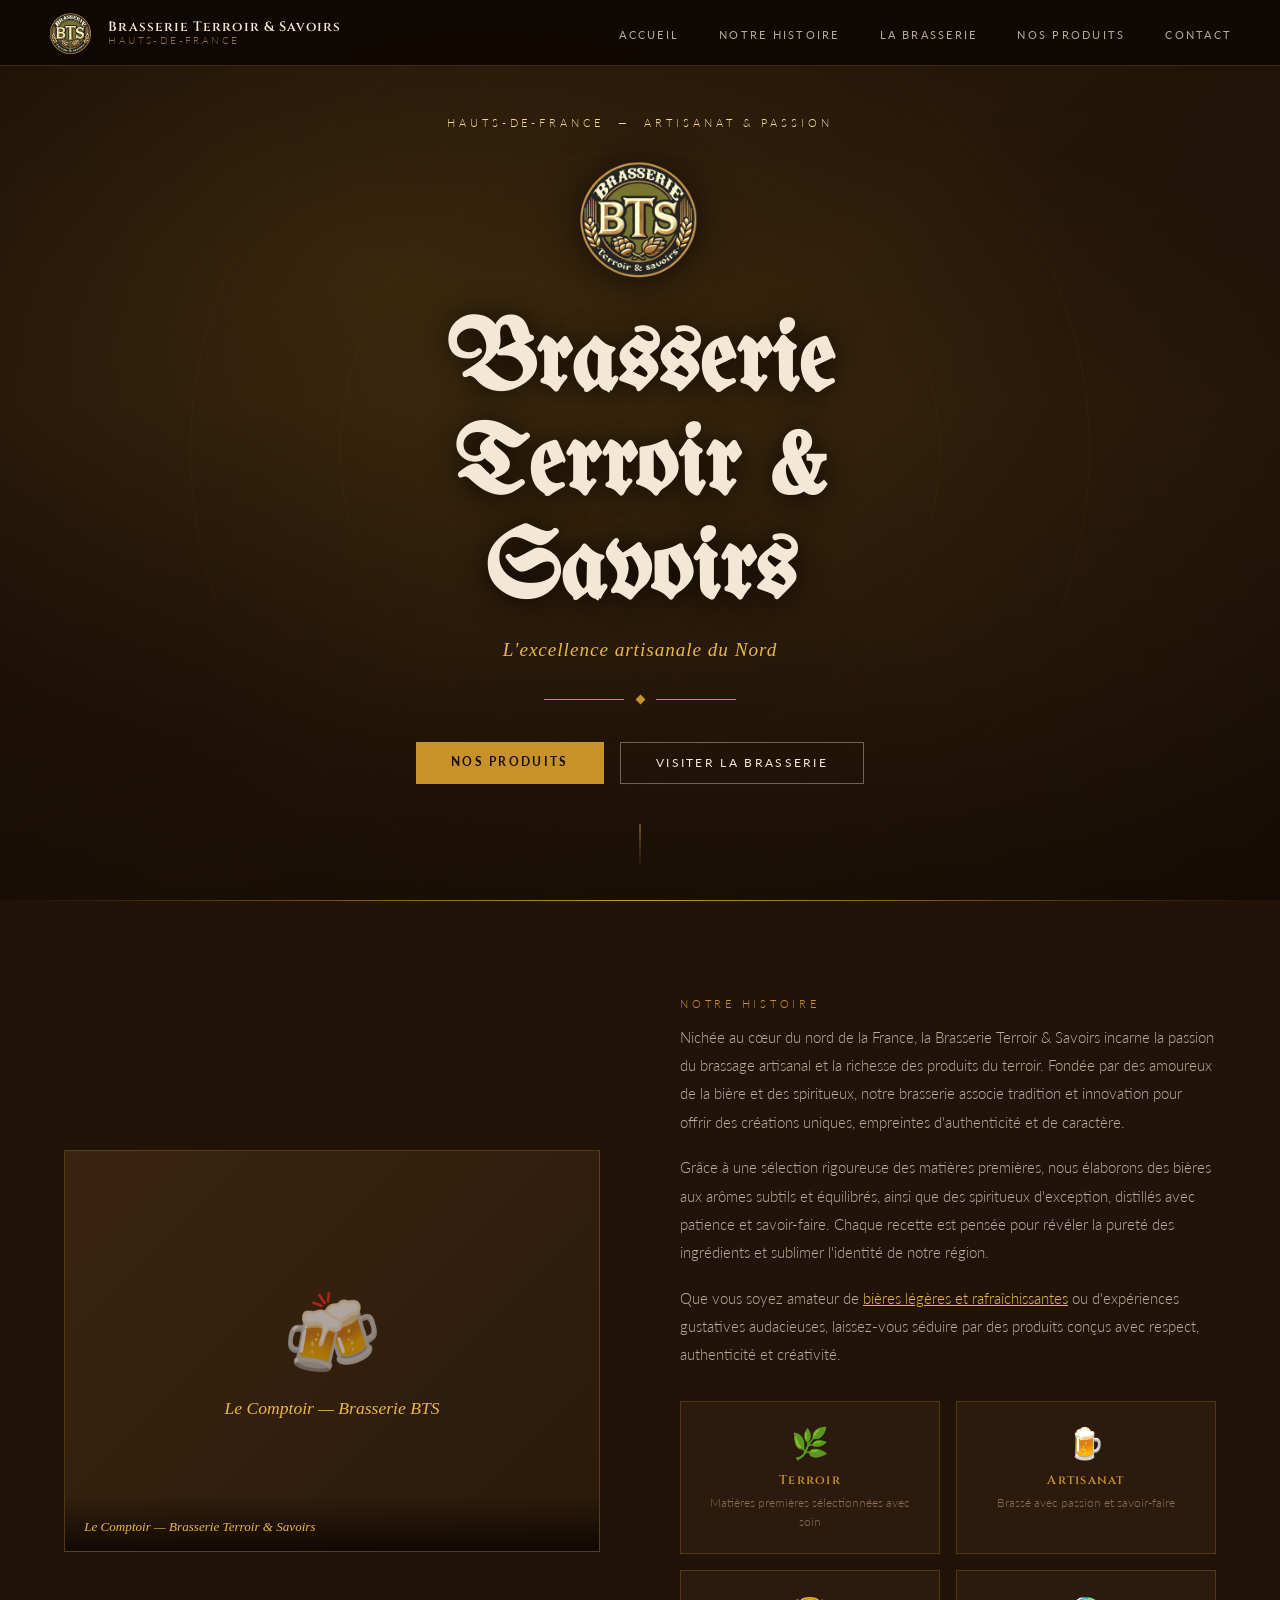
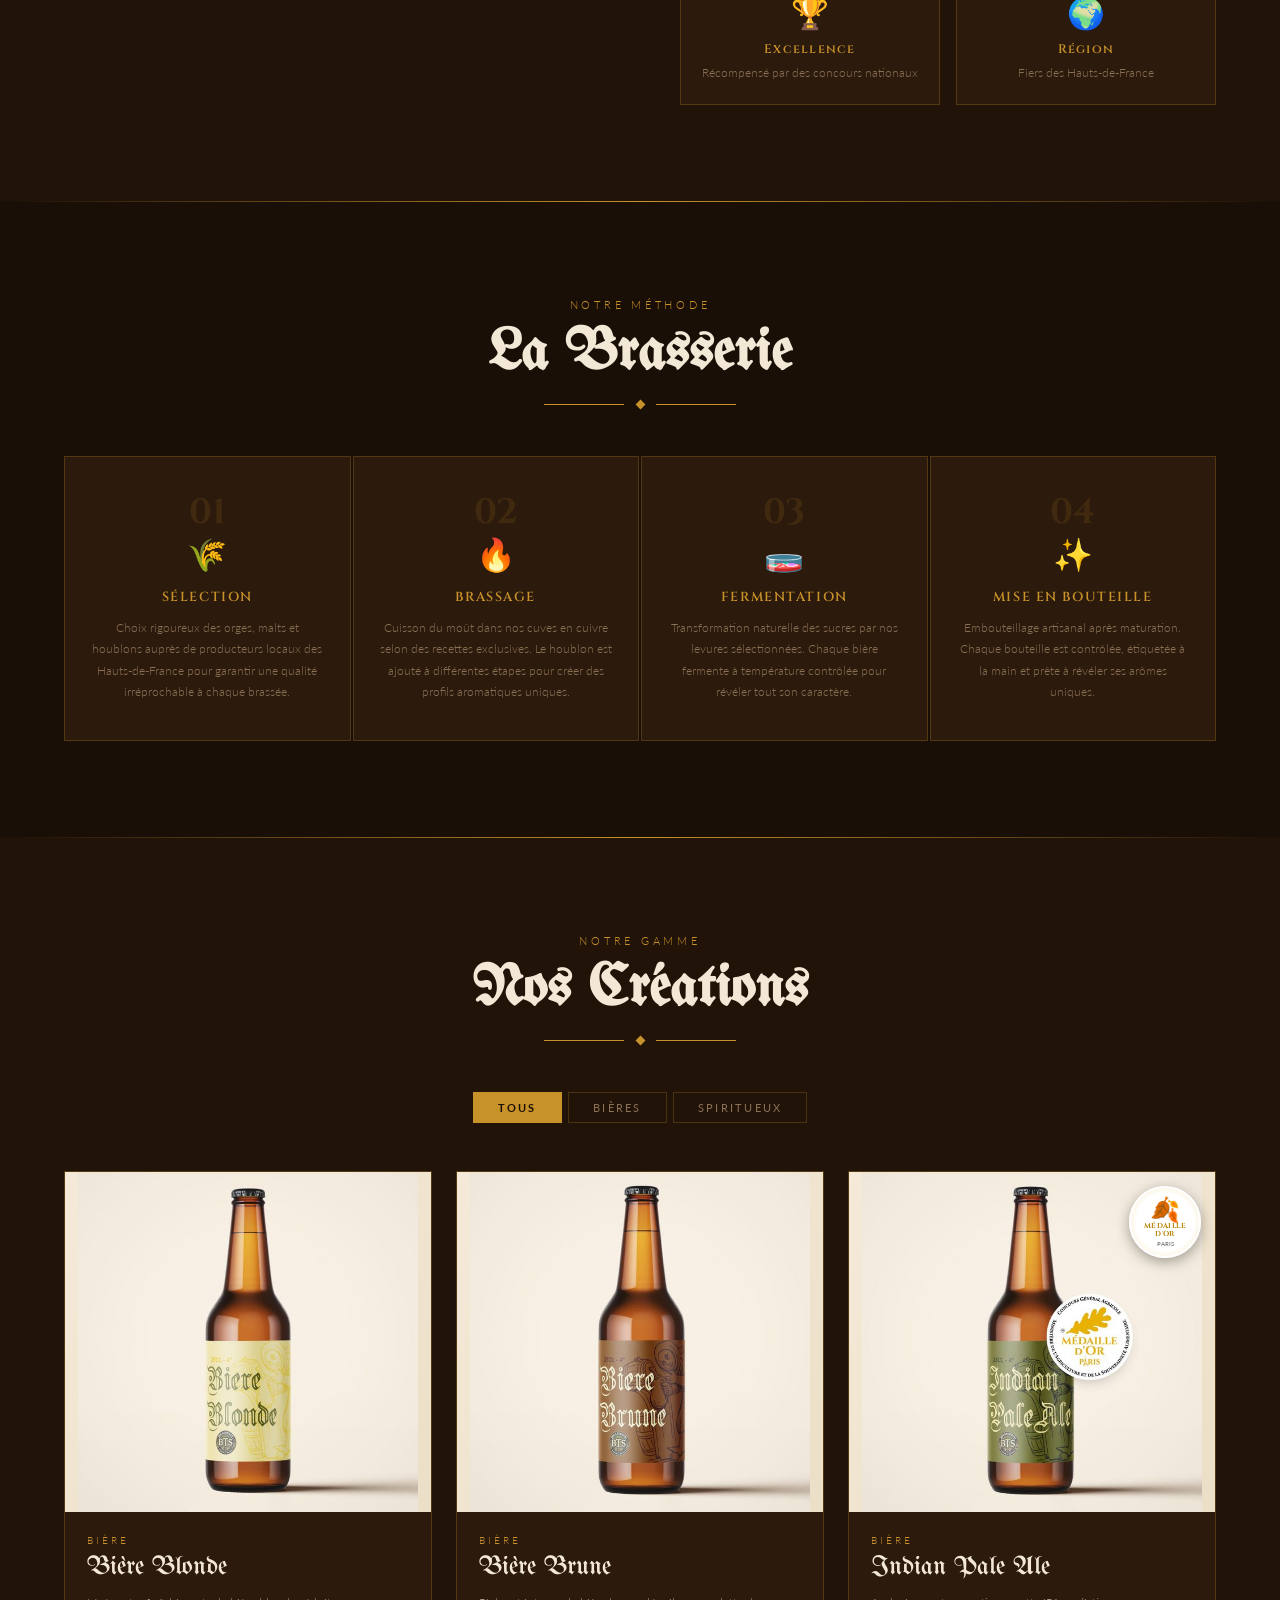
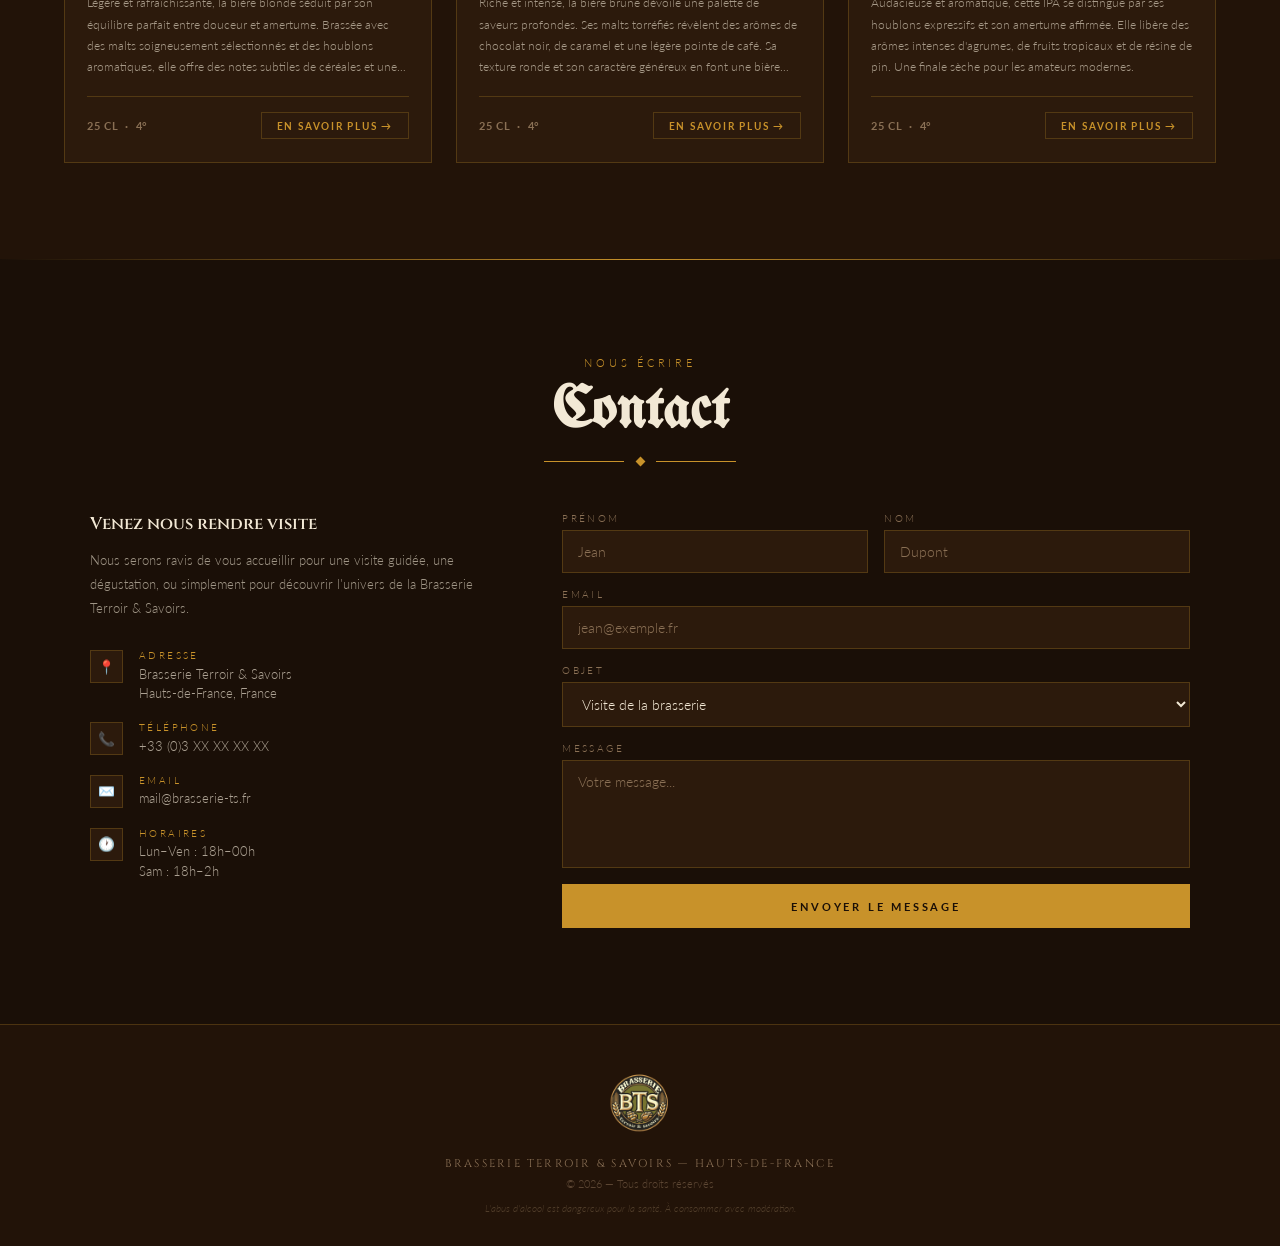
==== brasserie.html @ 3d395b4c "Add files via upload" ====
<!DOCTYPE html>
<html lang="fr">
<head>
<meta charset="UTF-8"/>
<meta name="viewport" content="width=device-width, initial-scale=1.0"/>
<title>Brasserie Terroir & Savoirs — Hauts-de-France</title>
<link href="https://fonts.googleapis.com/css2?family=UnifrakturMaguntia&family=IM+Fell+English:ital@0;1&family=Cinzel:wght@400;600;700&family=Lato:wght@300;400;700&display=swap" rel="stylesheet"/>
<style>
:root{
  --bg:#1a0f07;--bg2:#221308;--bg3:#2a1a0a;
  --gold:#c8922a;--gold2:#e8b84b;--gold3:#f5d990;
  --cream:#f2e8d5;--muted:#8a7055;
  --border:rgba(200,146,42,.25);--card:#2c1a0c;
}
*,*::before,*::after{box-sizing:border-box;margin:0;padding:0}
html{scroll-behavior:smooth}
body{background:var(--bg);color:var(--cream);font-family:'Lato',sans-serif;font-weight:300;overflow-x:hidden}
::-webkit-scrollbar{width:5px}
::-webkit-scrollbar-track{background:var(--bg)}
::-webkit-scrollbar-thumb{background:var(--gold)}

#navbar{position:fixed;top:0;left:0;right:0;z-index:200;display:flex;align-items:center;justify-content:space-between;padding:0 3rem;height:66px;background:rgba(15,7,2,.93);backdrop-filter:blur(6px);border-bottom:1px solid var(--border);transition:background .3s}
.nav-brand{display:flex;align-items:center;gap:.9rem;text-decoration:none}
.nav-logo{width:46px;height:46px;flex-shrink:0;object-fit:contain}
.nav-brand-text{display:flex;flex-direction:column;line-height:1.2}
.nbt1{font-family:'Cinzel',serif;font-size:.84rem;font-weight:600;color:var(--cream);letter-spacing:.08em}
.nbt2{font-size:.6rem;letter-spacing:.25em;text-transform:uppercase;color:var(--muted)}
nav ul{display:flex;gap:2.5rem;list-style:none}
nav ul a{font-size:.7rem;letter-spacing:.2em;text-transform:uppercase;color:var(--cream);text-decoration:none;opacity:.72;font-weight:400;transition:opacity .2s,color .2s;position:relative;padding-bottom:4px}
nav ul a::after{content:'';position:absolute;bottom:0;left:0;right:0;height:1px;background:var(--gold);transform:scaleX(0);transition:transform .3s}
nav ul a:hover{opacity:1;color:var(--gold2)}
nav ul a:hover::after{transform:scaleX(1)}

#accueil{position:relative;height:100vh;min-height:640px;display:flex;align-items:center;justify-content:center;overflow:hidden;background:linear-gradient(135deg,#1a0f07 0%,#2a1a0a 50%,#1a0f07 100%)}
.hero-bg{position:absolute;inset:0;background:radial-gradient(ellipse at 30% 30%,rgba(200,146,42,.18) 0%,transparent 55%),radial-gradient(ellipse at 70% 70%,rgba(200,146,42,.1) 0%,transparent 55%)}
.hero-deco{position:absolute;inset:0;opacity:.4}
.hero-deco::before,.hero-deco::after{content:'';position:absolute;border:1px solid rgba(200,146,42,.15);border-radius:50%}
.hero-deco::before{width:600px;height:600px;top:50%;left:50%;transform:translate(-50%,-50%)}
.hero-deco::after{width:900px;height:900px;top:50%;left:50%;transform:translate(-50%,-50%)}
.hero-ov{position:absolute;inset:0;background:linear-gradient(to bottom,rgba(15,7,2,.25) 0%,rgba(15,7,2,.1) 45%,rgba(15,7,2,.6) 100%);z-index:1}
.hero-content{position:relative;z-index:2;text-align:center;max-width:820px;padding:0 2rem}
.hero-eye{font-size:.7rem;letter-spacing:.35em;text-transform:uppercase;color:var(--gold3);margin-bottom:1.5rem}
.hero-logo-img{width:130px;height:130px;margin:0 auto 1.8rem;display:block;filter:drop-shadow(0 4px 20px rgba(0,0,0,.6))}
h1.hero-title{font-family:'UnifrakturMaguntia',cursive;font-size:clamp(3rem,8vw,6.2rem);color:var(--cream);line-height:1.05;text-shadow:0 2px 30px rgba(0,0,0,.8);margin-bottom:.9rem}
.hero-sub{font-family:'IM Fell English',serif;font-style:italic;font-size:1.2rem;color:var(--gold2);margin-bottom:2.2rem;letter-spacing:.05em}
.ornament{display:flex;align-items:center;justify-content:center;gap:.8rem;margin-bottom:2.4rem}
.orn-l{width:80px;height:1px;background:var(--gold)}
.orn-d{width:7px;height:7px;background:var(--gold);transform:rotate(45deg)}
.hero-btns{display:flex;gap:1rem;justify-content:center;flex-wrap:wrap}
.btn-gold{font-family:'Lato',sans-serif;font-size:.72rem;letter-spacing:.2em;text-transform:uppercase;font-weight:700;background:var(--gold);color:var(--bg);padding:.85rem 2.2rem;border:none;cursor:pointer;text-decoration:none;display:inline-block;transition:background .25s,transform .2s}
.btn-gold:hover{background:var(--gold2);transform:translateY(-2px)}
.btn-ol{font-family:'Lato',sans-serif;font-size:.72rem;letter-spacing:.2em;text-transform:uppercase;font-weight:400;background:transparent;color:var(--cream);padding:.85rem 2.2rem;border:1px solid rgba(242,232,213,.38);cursor:pointer;text-decoration:none;display:inline-block;transition:border-color .25s,transform .2s}
.btn-ol:hover{border-color:var(--cream);transform:translateY(-2px)}
.hero-scroll{position:absolute;bottom:2rem;left:50%;transform:translateX(-50%);z-index:2}
.hs-line{width:1px;height:44px;background:linear-gradient(to bottom,var(--gold),transparent);animation:spulse 2s ease infinite}
@keyframes spulse{0%,100%{opacity:.4;transform:scaleY(1)}50%{opacity:1;transform:scaleY(1.25)}}

section{padding:6rem 4rem}
.sep{display:block;height:1px;background:linear-gradient(to right,transparent,var(--gold),transparent)}
.s-eye{font-size:.67rem;letter-spacing:.35em;text-transform:uppercase;color:var(--gold);display:block;margin-bottom:.8rem;text-align:center}
.s-title{font-family:'UnifrakturMaguntia',cursive;font-size:clamp(2.2rem,4.5vw,3.8rem);color:var(--cream);text-align:center;margin-bottom:.3rem}
.s-orn{display:flex;align-items:center;justify-content:center;gap:.8rem;margin:1.1rem 0 3rem}

#histoire{background:var(--bg2)}
.hist-inner{max-width:1200px;margin:0 auto;display:grid;grid-template-columns:1fr 1fr;gap:5rem;align-items:center}
.hist-img-wrap{position:relative;background:linear-gradient(135deg,#3a2410,#2a1a0a);border:1px solid var(--border);aspect-ratio:4/3;overflow:hidden;display:flex;align-items:center;justify-content:center;flex-direction:column}
.hist-img-wrap .icon{font-size:5rem;margin-bottom:1rem;opacity:.6}
.hist-img-wrap .lbl{font-family:'IM Fell English',serif;font-style:italic;color:var(--gold2);font-size:1.1rem}
.hist-caption{position:absolute;bottom:0;left:0;right:0;background:linear-gradient(to top,rgba(15,7,2,.92),transparent);padding:1.5rem 1.2rem 1rem;font-family:'IM Fell English',serif;font-style:italic;font-size:.82rem;color:var(--gold2);z-index:2}
.hist-text p{font-size:.93rem;line-height:1.9;color:rgba(242,232,213,.72);margin-bottom:1.1rem}
.hist-text a{color:var(--gold2);text-decoration:underline}
.val-grid{display:grid;grid-template-columns:1fr 1fr;gap:1rem;margin-top:2rem}
.val-card{background:var(--card);border:1px solid var(--border);padding:1.4rem 1.1rem;text-align:center;transition:border-color .3s,transform .3s}
.val-card:hover{border-color:var(--gold);transform:translateY(-3px)}
.vc-ico{font-size:1.9rem;margin-bottom:.6rem}
.vc-name{font-family:'Cinzel',serif;font-size:.78rem;font-weight:600;color:var(--gold);letter-spacing:.1em;margin-bottom:.35rem}
.vc-desc{font-size:.76rem;color:var(--muted);line-height:1.5}

#brasserie{background:var(--bg)}
.brass-inner{max-width:1200px;margin:0 auto}
.proc-grid{display:grid;grid-template-columns:repeat(4,1fr);gap:2px;margin-top:.5rem}
.proc-card{background:var(--card);border:1px solid var(--border);padding:2.4rem 1.6rem;text-align:center;position:relative;overflow:hidden;transition:border-color .3s}
.proc-card::before{content:'';position:absolute;top:0;left:0;right:0;height:2px;background:var(--gold);transform:scaleX(0);transition:transform .4s}
.proc-card:hover::before{transform:scaleX(1)}
.proc-card:hover{border-color:var(--gold)}
.proc-num{font-family:'Cinzel',serif;font-size:2.2rem;font-weight:700;color:rgba(200,146,42,.13);line-height:1;margin-bottom:.2rem}
.proc-ico{font-size:2rem;margin-bottom:.9rem}
.proc-name{font-family:'Cinzel',serif;font-size:.82rem;font-weight:600;color:var(--gold);letter-spacing:.12em;text-transform:uppercase;margin-bottom:.7rem}
.proc-desc{font-size:.78rem;color:var(--muted);line-height:1.7}

#produits{background:var(--bg2)}
.prod-inner{max-width:1300px;margin:0 auto}
.filter-tabs{display:flex;justify-content:center;gap:.4rem;margin-bottom:3rem}
.ftab{font-family:'Lato',sans-serif;font-size:.7rem;letter-spacing:.2em;text-transform:uppercase;padding:.52rem 1.5rem;background:transparent;border:1px solid var(--border);color:var(--muted);cursor:pointer;transition:all .25s}
.ftab.active,.ftab:hover{background:var(--gold);color:var(--bg);border-color:var(--gold);font-weight:700}
.prod-grid{display:grid;grid-template-columns:repeat(3,1fr);gap:1.5rem}
.p-card{background:var(--card);border:1px solid var(--border);overflow:hidden;transition:transform .3s,border-color .3s,box-shadow .3s;position:relative;display:flex;flex-direction:column}
.p-card:hover{transform:translateY(-5px);border-color:var(--gold);box-shadow:0 15px 40px rgba(0,0,0,.5)}

.medal{position:absolute;top:14px;right:14px;z-index:5;width:72px;height:72px;border-radius:50%;background:#fff;border:2px solid #fff;box-shadow:0 4px 14px rgba(0,0,0,.35);display:flex;align-items:center;justify-content:center;flex-direction:column;text-align:center;padding:8px;animation:medalIn .6s ease}
@keyframes medalIn{from{transform:scale(0);opacity:0}to{transform:scale(1);opacity:1}}
.medal-or{background:radial-gradient(circle,#fff 60%,#f5e0a8 100%)}
.medal-arg{background:radial-gradient(circle,#fff 60%,#dcdcdc 100%)}
.medal-leaf{font-size:1.5rem;line-height:1;margin-bottom:2px}
.medal-or .medal-leaf{color:#d4a017;filter:hue-rotate(20deg) saturate(2)}
.medal-arg .medal-leaf{color:#8a8a8a;filter:grayscale(1)}
.medal-txt{font-family:'Cinzel',serif;font-size:.45rem;font-weight:700;letter-spacing:.05em;line-height:1.1}
.medal-or .medal-txt{color:#b8860b}
.medal-arg .medal-txt{color:#666}
.medal-sub{font-family:'Lato',sans-serif;font-size:.4rem;color:#888;font-weight:700;margin-top:1px}

.award-sq{position:absolute;top:14px;right:14px;z-index:5;width:64px;height:80px;background:linear-gradient(135deg,#e8e8e8 0%,#c0c0c0 50%,#e8e8e8 100%);border:1px solid #999;display:flex;align-items:center;justify-content:center;flex-direction:column;text-align:center;padding:6px;box-shadow:0 4px 14px rgba(0,0,0,.35);animation:medalIn .6s ease}
.award-sq .l1{font-family:'Lato',sans-serif;font-size:.55rem;font-weight:900;color:#000;line-height:1;letter-spacing:-.02em}
.award-sq .l2{font-family:'Lato',sans-serif;font-size:.95rem;font-weight:900;color:#000;line-height:1;margin:1px 0}
.award-sq .l3{font-family:'Lato',sans-serif;font-size:.55rem;font-weight:900;color:#000;line-height:1;border-top:1px solid #000;border-bottom:1px solid #000;padding:1px 0;margin:1px 0;width:100%}
.award-sq .l4{font-family:'Lato',sans-serif;font-size:.7rem;font-weight:900;color:#000;line-height:1;letter-spacing:.05em;margin-top:1px}

.p-img{height:340px;display:flex;align-items:center;justify-content:center;overflow:hidden;position:relative;background:linear-gradient(135deg,#f5ead8 0%,#ebdfc7 100%)}
.p-img img{height:100%;width:auto;max-width:100%;object-fit:contain;transition:transform .4s}
.p-card:hover .p-img img{transform:scale(1.04)}

.p-body{padding:1.4rem;flex:1;display:flex;flex-direction:column}
.p-cat{font-size:.6rem;letter-spacing:.3em;text-transform:uppercase;color:var(--gold);margin-bottom:.45rem}
.p-name{font-family:'UnifrakturMaguntia',cursive;font-size:1.65rem;color:var(--cream);margin-bottom:.65rem;line-height:1.1}
.p-desc{font-size:.78rem;line-height:1.7;color:rgba(242,232,213,.62);margin-bottom:1.2rem;display:-webkit-box;-webkit-line-clamp:4;-webkit-box-orient:vertical;overflow:hidden;flex:1}
.p-foot{display:flex;align-items:center;justify-content:space-between;border-top:1px solid var(--border);padding-top:.9rem;margin-top:auto}
.p-specs{font-size:.68rem;color:var(--muted);letter-spacing:.05em;font-weight:700}
.btn-sav{font-size:.62rem;letter-spacing:.18em;text-transform:uppercase;color:var(--gold);text-decoration:none;border:1px solid var(--border);padding:.42rem .9rem;transition:all .2s;white-space:nowrap;font-weight:700;cursor:pointer;background:transparent;font-family:'Lato',sans-serif}
.btn-sav:hover{background:var(--gold);color:var(--bg);border-color:var(--gold)}

.modal-backdrop{position:fixed;inset:0;background:rgba(10,5,1,.85);backdrop-filter:blur(8px);z-index:300;display:none;align-items:center;justify-content:center;padding:2rem;opacity:0;transition:opacity .3s}
.modal-backdrop.show{display:flex;opacity:1}
.modal{background:var(--bg2);border:1px solid var(--gold);max-width:900px;width:100%;max-height:90vh;overflow:hidden;display:grid;grid-template-columns:1fr 1.2fr;position:relative;animation:modalIn .4s ease}
@keyframes modalIn{from{transform:translateY(20px);opacity:0}to{transform:translateY(0);opacity:1}}
.modal-close{position:absolute;top:1rem;right:1rem;z-index:10;width:34px;height:34px;background:rgba(15,7,2,.7);border:1px solid var(--border);color:var(--gold);cursor:pointer;font-size:1.3rem;line-height:1;transition:all .2s;display:flex;align-items:center;justify-content:center}
.modal-close:hover{background:var(--gold);color:var(--bg)}
.modal-img{background:linear-gradient(135deg,#f5ead8 0%,#ebdfc7 100%);display:flex;align-items:center;justify-content:center;padding:2rem;min-height:400px}
.modal-img img{max-height:420px;max-width:100%;object-fit:contain}
.modal-body{padding:2.5rem 2rem;overflow-y:auto;display:flex;flex-direction:column}
.modal-cat{font-size:.65rem;letter-spacing:.3em;text-transform:uppercase;color:var(--gold);margin-bottom:.6rem}
.modal-title{font-family:'UnifrakturMaguntia',cursive;font-size:2.4rem;color:var(--cream);margin-bottom:.5rem;line-height:1.05}
.modal-sub{font-family:'IM Fell English',serif;font-style:italic;color:var(--gold2);font-size:.92rem;margin-bottom:1.5rem}
.modal-divider{display:flex;align-items:center;gap:.6rem;margin-bottom:1.3rem}
.modal-divider .l{width:50px;height:1px;background:var(--gold)}
.modal-divider .d{width:6px;height:6px;background:var(--gold);transform:rotate(45deg)}
.modal-text{font-size:.88rem;line-height:1.85;color:rgba(242,232,213,.78);margin-bottom:1.5rem}
.modal-specs{display:grid;grid-template-columns:1fr 1fr;gap:1px;background:var(--border);margin-bottom:1.3rem}
.spec-cell{background:var(--card);padding:1rem;text-align:center}
.spec-l{font-size:.6rem;letter-spacing:.25em;text-transform:uppercase;color:var(--muted);margin-bottom:.3rem}
.spec-v{font-family:'Cinzel',serif;font-size:1.1rem;font-weight:700;color:var(--gold)}
.modal-award{display:flex;align-items:center;gap:.7rem;background:rgba(200,146,42,.08);border:1px solid var(--border);padding:.8rem 1rem;font-size:.78rem;color:var(--gold2)}
.modal-award strong{color:var(--gold);letter-spacing:.05em}

#contact{background:var(--bg)}
.cont-inner{max-width:1100px;margin:0 auto;display:grid;grid-template-columns:1fr 1.6fr;gap:5rem;align-items:start}
.cont-left h3{font-family:'Cinzel',serif;font-size:1.05rem;font-weight:600;color:var(--cream);margin-bottom:.9rem}
.cont-left p{font-size:.83rem;line-height:1.8;color:rgba(242,232,213,.62);margin-bottom:1.8rem}
.cont-left p a{color:var(--gold2)}
.ci-row{display:flex;gap:1rem;align-items:flex-start;margin-bottom:1.2rem}
.ci-box{width:33px;height:33px;flex-shrink:0;background:var(--card);border:1px solid var(--border);display:flex;align-items:center;justify-content:center;font-size:.85rem}
.ci-lbl{font-size:.6rem;letter-spacing:.25em;text-transform:uppercase;color:var(--gold);margin-bottom:.22rem}
.ci-val{font-size:.8rem;color:rgba(242,232,213,.68);line-height:1.5}
.c-form{display:flex;flex-direction:column;gap:1rem}
.f-row{display:grid;grid-template-columns:1fr 1fr;gap:1rem}
.fg{display:flex;flex-direction:column;gap:.38rem}
.fg label{font-size:.6rem;letter-spacing:.25em;text-transform:uppercase;color:var(--muted)}
.fg input,.fg textarea,.fg select{background:var(--card);border:1px solid var(--border);padding:.75rem .95rem;color:var(--cream);font-family:'Lato',sans-serif;font-size:.86rem;font-weight:300;outline:none;transition:border-color .2s;resize:none}
.fg input:focus,.fg textarea:focus,.fg select:focus{border-color:var(--gold)}
.fg input::placeholder,.fg textarea::placeholder{color:var(--muted)}
.fg select option{background:var(--card)}
.fg textarea{min-height:108px}
.btn-sub{background:var(--gold);color:var(--bg);border:none;font-family:'Lato',sans-serif;font-size:.7rem;font-weight:700;letter-spacing:.25em;text-transform:uppercase;padding:.95rem 2rem;cursor:pointer;transition:background .25s;width:100%}
.btn-sub:hover{background:var(--gold2)}

footer{background:var(--bg2);border-top:1px solid var(--border);padding:2.8rem 4rem 2rem;text-align:center}
.f-logo{width:64px;height:64px;margin:0 auto 1.4rem;display:block;object-fit:contain}
.f-name{font-family:'Cinzel',serif;font-size:.7rem;letter-spacing:.2em;text-transform:uppercase;color:var(--muted);margin-bottom:.35rem}
.f-copy{font-size:.68rem;color:rgba(138,112,85,.55);margin-bottom:.8rem}
.f-leg{font-size:.65rem;color:rgba(138,112,85,.45);font-style:italic}

@media(max-width:900px){
  nav ul{display:none}
  #navbar{padding:0 1.5rem;height:60px}
  .nav-logo{width:38px;height:38px}
  .nbt2{display:none}
  section{padding:4rem 1.5rem}
  .hist-inner{grid-template-columns:1fr;gap:3rem}
  .proc-grid{grid-template-columns:1fr 1fr}
  .prod-grid{grid-template-columns:1fr}
  .cont-inner{grid-template-columns:1fr;gap:3rem}
  footer{padding:2.5rem 1.5rem 1.5rem}
  .f-row{grid-template-columns:1fr}
  .modal{grid-template-columns:1fr;max-height:95vh;overflow-y:auto}
  .modal-img{min-height:280px;padding:1.5rem}
  .modal-img img{max-height:240px}
  .modal-body{padding:1.8rem 1.4rem}
  .modal-title{font-size:2rem}
}
</style>
</head>
<body>

<nav id="navbar">
  <a href="#accueil" class="nav-brand">
    <img src="[data-uri]" alt="Logo BTS" class="nav-logo"/>
    <div class="nav-brand-text">
      <span class="nbt1">Brasserie Terroir &amp; Savoirs</span>
      <span class="nbt2">Hauts-de-France</span>
    </div>
  </a>
  <ul>
    <li><a href="#accueil">Accueil</a></li>
    <li><a href="#histoire">Notre Histoire</a></li>
    <li><a href="#brasserie">La Brasserie</a></li>
    <li><a href="#produits">Nos Produits</a></li>
    <li><a href="#contact">Contact</a></li>
  </ul>
</nav>

<section id="accueil">
  <div class="hero-bg"></div>
  <div class="hero-deco"></div>
  <div class="hero-ov"></div>
  <div class="hero-content">
    <p class="hero-eye">Hauts-de-France &nbsp;—&nbsp; Artisanat &amp; Passion</p>
    <img src="[data-uri]" alt="Brasserie BTS" class="hero-logo-img"/>
    <h1 class="hero-title">Brasserie<br>Terroir &amp;<br>Savoirs</h1>
    <p class="hero-sub">L'excellence artisanale du Nord</p>
    <div class="ornament"><div class="orn-l"></div><div class="orn-d"></div><div class="orn-l"></div></div>
    <div class="hero-btns">
      <a href="#produits" class="btn-gold">Nos Produits</a>
      <a href="#brasserie" class="btn-ol">Visiter la Brasserie</a>
    </div>
  </div>
  <div class="hero-scroll"><div class="hs-line"></div></div>
</section>

<div class="sep"></div>
<section id="histoire">
  <div class="hist-inner">
    <div class="hist-img-wrap">
      <div class="icon">🍻</div>
      <div class="lbl">Le Comptoir — Brasserie BTS</div>
      <div class="hist-caption">Le Comptoir — Brasserie Terroir &amp; Savoirs</div>
    </div>
    <div class="hist-text">
      <span class="s-eye" style="text-align:left">Notre histoire</span>
      <p>Nichée au cœur du nord de la France, la Brasserie Terroir &amp; Savoirs incarne la passion du brassage artisanal et la richesse des produits du terroir. Fondée par des amoureux de la bière et des spiritueux, notre brasserie associe tradition et innovation pour offrir des créations uniques, empreintes d'authenticité et de caractère.</p>
      <p>Grâce à une sélection rigoureuse des matières premières, nous élaborons des bières aux arômes subtils et équilibrés, ainsi que des spiritueux d'exception, distillés avec patience et savoir-faire. Chaque recette est pensée pour révéler la pureté des ingrédients et sublimer l'identité de notre région.</p>
      <p>Que vous soyez amateur de <a href="#produits">bières légères et rafraîchissantes</a> ou d'expériences gustatives audacieuses, laissez-vous séduire par des produits conçus avec respect, authenticité et créativité.</p>
      <div class="val-grid">
        <div class="val-card"><div class="vc-ico">🌿</div><div class="vc-name">Terroir</div><div class="vc-desc">Matières premières sélectionnées avec soin</div></div>
        <div class="val-card"><div class="vc-ico">🍺</div><div class="vc-name">Artisanat</div><div class="vc-desc">Brassé avec passion et savoir-faire</div></div>
        <div class="val-card"><div class="vc-ico">🏆</div><div class="vc-name">Excellence</div><div class="vc-desc">Récompensé par des concours nationaux</div></div>
        <div class="val-card"><div class="vc-ico">🌍</div><div class="vc-name">Région</div><div class="vc-desc">Fiers des Hauts-de-France</div></div>
      </div>
    </div>
  </div>
</section>

<div class="sep"></div>
<section id="brasserie">
  <div class="brass-inner">
    <span class="s-eye">Notre méthode</span>
    <h2 class="s-title">La Brasserie</h2>
    <div class="s-orn"><div class="orn-l"></div><div class="orn-d"></div><div class="orn-l"></div></div>
    <div class="proc-grid">
      <div class="proc-card"><div class="proc-num">01</div><div class="proc-ico">🌾</div><div class="proc-name">Sélection</div><p class="proc-desc">Choix rigoureux des orges, malts et houblons auprès de producteurs locaux des Hauts-de-France pour garantir une qualité irréprochable à chaque brassée.</p></div>
      <div class="proc-card"><div class="proc-num">02</div><div class="proc-ico">🔥</div><div class="proc-name">Brassage</div><p class="proc-desc">Cuisson du moût dans nos cuves en cuivre selon des recettes exclusives. Le houblon est ajouté à différentes étapes pour créer des profils aromatiques uniques.</p></div>
      <div class="proc-card"><div class="proc-num">03</div><div class="proc-ico">🧫</div><div class="proc-name">Fermentation</div><p class="proc-desc">Transformation naturelle des sucres par nos levures sélectionnées. Chaque bière fermente à température contrôlée pour révéler tout son caractère.</p></div>
      <div class="proc-card"><div class="proc-num">04</div><div class="proc-ico">✨</div><div class="proc-name">Mise en bouteille</div><p class="proc-desc">Embouteillage artisanal après maturation. Chaque bouteille est contrôlée, étiquetée à la main et prête à révéler ses arômes uniques.</p></div>
    </div>
  </div>
</section>

<div class="sep"></div>
<section id="produits">
  <div class="prod-inner">
    <span class="s-eye">Notre gamme</span>
    <h2 class="s-title">Nos Créations</h2>
    <div class="s-orn"><div class="orn-l"></div><div class="orn-d"></div><div class="orn-l"></div></div>

    <div class="filter-tabs">
      <button class="ftab active" onclick="filter('tous',this)">Tous</button>
      <button class="ftab" onclick="filter('biere',this)">Bières</button>
      <button class="ftab" onclick="filter('spiritueux',this)">Spiritueux</button>
    </div>

    <div class="prod-grid">

      <div class="p-card" data-cat="biere">
        <div class="p-img"><img src="[data-uri]" alt="Bière Blonde"/></div>
        <div class="p-body">
          <div class="p-cat">Bière</div>
          <div class="p-name">Bière Blonde</div>
          <p class="p-desc">Légère et rafraîchissante, la bière blonde séduit par son équilibre parfait entre douceur et amertume. Brassée avec des malts soigneusement sélectionnés et des houblons aromatiques, elle offre des notes subtiles de céréales et une touche florale.</p>
          <div class="p-foot"><span class="p-specs">25 CL &nbsp;·&nbsp; 4°</span><button class="btn-sav" onclick="openModal('blonde')">En savoir plus →</button></div>
        </div>
      </div>

      <div class="p-card" data-cat="biere">
        <div class="p-img"><img src="[data-uri]" alt="Bière Brune"/></div>
        <div class="p-body">
          <div class="p-cat">Bière</div>
          <div class="p-name">Bière Brune</div>
          <p class="p-desc">Riche et intense, la bière brune dévoile une palette de saveurs profondes. Ses malts torréfiés révèlent des arômes de chocolat noir, de caramel et une légère pointe de café. Sa texture ronde et son caractère généreux en font une bière réconfortante.</p>
          <div class="p-foot"><span class="p-specs">25 CL &nbsp;·&nbsp; 4°</span><button class="btn-sav" onclick="openModal('brune')">En savoir plus →</button></div>
        </div>
      </div>

      <div class="p-card" data-cat="biere">
        <div class="medal medal-or" title="Médaille d'Or">
          <div class="medal-leaf">🍂</div>
          <div class="medal-txt">MÉDAILLE</div>
          <div class="medal-txt">D'OR</div>
          <div class="medal-sub">PARIS</div>
        </div>
        <div class="p-img"><img src="[data-uri]" alt="Indian Pale Ale"/></div>
        <div class="p-body">
          <div class="p-cat">Bière</div>
          <div class="p-name">Indian Pale Ale</div>
          <p class="p-desc">Audacieuse et aromatique, cette IPA se distingue par ses houblons expressifs et son amertume affirmée. Elle libère des arômes intenses d'agrumes, de fruits tropicaux et de résine de pin. Une finale sèche pour les amateurs modernes.</p>
          <div class="p-foot"><span class="p-specs">25 CL &nbsp;·&nbsp; 4°</span><button class="btn-sav" onclick="openModal('ipa')">En savoir plus →</button></div>
        </div>
      </div>

      <div class="p-card" data-cat="spiritueux" style="display:none">
        <div class="award-sq" title="World Gin Awards 2023 Silver">
          <div class="l1">W<sub style="font-size:.5rem">23</sub>RLD</div>
          <div class="l2">GIN</div>
          <div class="l3">AWARDS</div>
          <div class="l4">SILVER</div>
        </div>
        <div class="p-img"><img src="[data-uri]" alt="Gin"/></div>
        <div class="p-body">
          <div class="p-cat">Spiritueux</div>
          <div class="p-name">Gin</div>
          <p class="p-desc">Ce gin artisanal est une véritable ode à la nature. Élaboré à partir de plantes aromatiques locales et d'épices soigneusement sélectionnées, il combine des notes fraîches de genièvre, des zestes d'agrumes et des touches herbacées.</p>
          <div class="p-foot"><span class="p-specs">80 CL &nbsp;·&nbsp; 20°</span><button class="btn-sav" onclick="openModal('gin')">En savoir plus →</button></div>
        </div>
      </div>

      <div class="p-card" data-cat="spiritueux" style="display:none">
        <div class="medal medal-arg" title="Médaille d'Argent Paris 2024">
          <div class="medal-leaf">🍂</div>
          <div class="medal-txt">MÉDAILLE</div>
          <div class="medal-txt">D'ARGENT</div>
          <div class="medal-sub">PARIS 2024</div>
        </div>
        <div class="p-img"><img src="[data-uri]" alt="Whiskey"/></div>
        <div class="p-body">
          <div class="p-cat">Spiritueux</div>
          <div class="p-name">Whiskey</div>
          <p class="p-desc">Un hommage à l'artisanat et au terroir. Distillé avec soin et vieilli en fûts de chêne, il révèle une richesse aromatique exceptionnelle : des notes de vanille, d'épices douces, de fruits secs et une pointe de tourbe.</p>
          <div class="p-foot"><span class="p-specs">80 CL &nbsp;·&nbsp; 60°</span><button class="btn-sav" onclick="openModal('whiskey')">En savoir plus →</button></div>
        </div>
      </div>

    </div>
  </div>
</section>

<div class="modal-backdrop" id="modal" onclick="if(event.target===this)closeModal()">
  <div class="modal">
    <button class="modal-close" onclick="closeModal()">×</button>
    <div class="modal-img"><img id="m-img" src="" alt=""/></div>
    <div class="modal-body">
      <div class="modal-cat" id="m-cat"></div>
      <h3 class="modal-title" id="m-title"></h3>
      <div class="modal-sub" id="m-sub"></div>
      <div class="modal-divider"><div class="l"></div><div class="d"></div><div class="l"></div></div>
      <p class="modal-text" id="m-text"></p>
      <div class="modal-specs">
        <div class="spec-cell"><div class="spec-l">Volume</div><div class="spec-v" id="m-vol"></div></div>
        <div class="spec-cell"><div class="spec-l">Alcool</div><div class="spec-v" id="m-alc"></div></div>
      </div>
      <div class="modal-award" id="m-award" style="display:none">
        <span style="font-size:1.2rem">🏆</span>
        <span><strong id="m-award-t"></strong><br><span id="m-award-s" style="font-size:.7rem;color:var(--muted)"></span></span>
      </div>
    </div>
  </div>
</div>

<div class="sep"></div>
<section id="contact">
  <span class="s-eye">Nous écrire</span>
  <h2 class="s-title">Contact</h2>
  <div class="s-orn"><div class="orn-l"></div><div class="orn-d"></div><div class="orn-l"></div></div>
  <div class="cont-inner">
    <div class="cont-left">
      <h3>Venez nous rendre visite</h3>
      <p>Nous serons ravis de vous accueillir pour une visite guidée, une dégustation, ou simplement pour découvrir l'univers de la Brasserie Terroir &amp; Savoirs.</p>
      <div class="ci-row"><div class="ci-box">📍</div><div><div class="ci-lbl">Adresse</div><div class="ci-val">Brasserie Terroir &amp; Savoirs<br>Hauts-de-France, France</div></div></div>
      <div class="ci-row"><div class="ci-box">📞</div><div><div class="ci-lbl">Téléphone</div><div class="ci-val">+33 (0)3 XX XX XX XX</div></div></div>
      <div class="ci-row"><div class="ci-box">✉️</div><div><div class="ci-lbl">Email</div><div class="ci-val">mail@brasserie-ts.fr</div></div></div>
      <div class="ci-row"><div class="ci-box">🕐</div><div><div class="ci-lbl">Horaires</div><div class="ci-val">Lun–Ven : 18h–00h<br>Sam : 18h–2h</div></div></div>
    </div>
    <form class="c-form" onsubmit="return sendForm(event)">
      <div class="f-row">
        <div class="fg"><label>Prénom</label><input type="text" placeholder="Jean"/></div>
        <div class="fg"><label>Nom</label><input type="text" placeholder="Dupont"/></div>
      </div>
      <div class="fg"><label>Email</label><input type="email" placeholder="jean@exemple.fr"/></div>
      <div class="fg">
        <label>Objet</label>
        <select>
          <option>Visite de la brasserie</option>
          <option>Commande de bières</option>
          <option>Partenariat / Distribution</option>
          <option>Événement privatisé</option>
          <option>Autre</option>
        </select>
      </div>
      <div class="fg"><label>Message</label><textarea placeholder="Votre message..."></textarea></div>
      <button type="submit" class="btn-sub" id="sbtn">Envoyer le message</button>
    </form>
  </div>
</section>

<footer>
  <img src="[data-uri]" alt="Brasserie BTS" class="f-logo"/>
  <div class="f-name">Brasserie Terroir &amp; Savoirs — Hauts-de-France</div>
  <div class="f-copy">© 2026 — Tous droits réservés</div>
  <div class="f-leg">L'abus d'alcool est dangereux pour la santé. À consommer avec modération.</div>
</footer>

<script>
function filter(cat,btn){
  var tabs=document.querySelectorAll('.ftab');
  for(var i=0;i<tabs.length;i++)tabs[i].classList.remove('active');
  btn.classList.add('active');
  var cards=document.querySelectorAll('.p-card');
  for(var j=0;j<cards.length;j++){
    cards[j].style.display=(cat==='tous'||cards[j].getAttribute('data-cat')===cat)?'flex':'none';
  }
}
window.addEventListener('scroll',function(){
  var n=document.getElementById('navbar');
  if(window.scrollY>80){n.style.background='rgba(10,4,1,.97)';n.style.boxShadow='0 2px 20px rgba(0,0,0,.5)';}
  else{n.style.background='rgba(15,7,2,.93)';n.style.boxShadow='none';}
});
function sendForm(e){
  e.preventDefault();
  var b=document.getElementById('sbtn');
  b.textContent='Message envoyé ✓';b.style.background='#4a7a2c';
  return false;
}

var IMGS={blonde:'[data-uri]',brune:'[data-uri]',ipa:'[data-uri]',gin:'[data-uri]',whiskey:'[data-uri]'};
var products={
  blonde:{cat:'Bière',title:'Bière Blonde',sub:'Légère et rafraîchissante',
    text:"Légère et rafraîchissante, la bière blonde de la Brasserie Terroir & Savoirs séduit par son équilibre parfait entre douceur et amertume. Brassée avec des malts soigneusement sélectionnés et des houblons aromatiques, elle offre des notes subtiles de céréales et une touche florale. Sa robe dorée limpide et sa mousse onctueuse en font un classique incontournable, idéal pour accompagner des moments conviviaux.",
    vol:'25 CL',alc:'4°',award:null},
  brune:{cat:'Bière',title:'Bière Brune',sub:'Riche et intense',
    text:"Riche et intense, la bière brune de la Brasserie Terroir & Savoirs dévoile une palette de saveurs profondes. Ses malts torréfiés révèlent des arômes de chocolat noir, de caramel et une légère pointe de café. Sa texture ronde et son caractère généreux en font une bière réconfortante, parfaite pour les amateurs de saveurs puissantes et complexes.",
    vol:'25 CL',alc:'4°',award:null},
  ipa:{cat:'Bière',title:'Indian Pale Ale',sub:'Audacieuse et aromatique',
    text:"Audacieuse et aromatique, la bière IPA (India Pale Ale) de la Brasserie Terroir & Savoirs se distingue par ses houblons expressifs et son amertume affirmée. Elle libère des arômes intenses d'agrumes, de fruits tropicaux et de résine de pin. Avec son profil vibrant et sa finale sèche, cette IPA est un choix parfait pour les amateurs de bières modernes et audacieuses.",
    vol:'25 CL',alc:'4°',award:{t:"Médaille d'Or",s:'Concours Général Agricole — Paris'}},
  gin:{cat:'Spiritueux',title:'Gin',sub:'Une véritable ode à la nature',
    text:"Ce gin artisanal signé Brasserie Terroir & Savoirs est une véritable ode à la nature. Élaboré à partir de plantes aromatiques locales et d'épices soigneusement sélectionnées, il combine des notes fraîches de genièvre, des zestes d'agrumes et des touches herbacées. Sa complexité et sa pureté en font un spiritueux raffiné, idéal pour des cocktails sophistiqués ou une dégustation pure.",
    vol:'80 CL',alc:'20°',award:{t:'World Gin Awards 2023',s:'Silver Medal'}},
  whiskey:{cat:'Spiritueux',title:'Whiskey',sub:"Un hommage à l'artisanat",
    text:"Le whisky de la Brasserie Terroir & Savoirs est un hommage à l'artisanat et au terroir. Distillé avec soin et vieilli en fûts de chêne, il révèle une richesse aromatique exceptionnelle : des notes de vanille, d'épices douces, de fruits secs et une pointe de tourbe. Ronde et élégante, cette eau-de-vie offre une dégustation unique, parfaite pour les connaisseurs.",
    vol:'80 CL',alc:'60°',award:{t:"Médaille d'Argent",s:'Concours Général Agricole — Paris 2024'}}
};
function openModal(key){
  var p=products[key];
  document.getElementById('m-img').src=IMGS[key];
  document.getElementById('m-img').alt=p.title;
  document.getElementById('m-cat').textContent=p.cat;
  document.getElementById('m-title').textContent=p.title;
  document.getElementById('m-sub').textContent=p.sub;
  document.getElementById('m-text').textContent=p.text;
  document.getElementById('m-vol').textContent=p.vol;
  document.getElementById('m-alc').textContent=p.alc;
  var aw=document.getElementById('m-award');
  if(p.award){aw.style.display='flex';document.getElementById('m-award-t').textContent=p.award.t;document.getElementById('m-award-s').textContent=p.award.s;}
  else{aw.style.display='none';}
  document.getElementById('modal').classList.add('show');
  document.body.style.overflow='hidden';
}
function closeModal(){document.getElementById('modal').classList.remove('show');document.body.style.overflow='';}
document.addEventListener('keydown',function(e){if(e.key==='Escape')closeModal();});
</script>
</body>
</html>
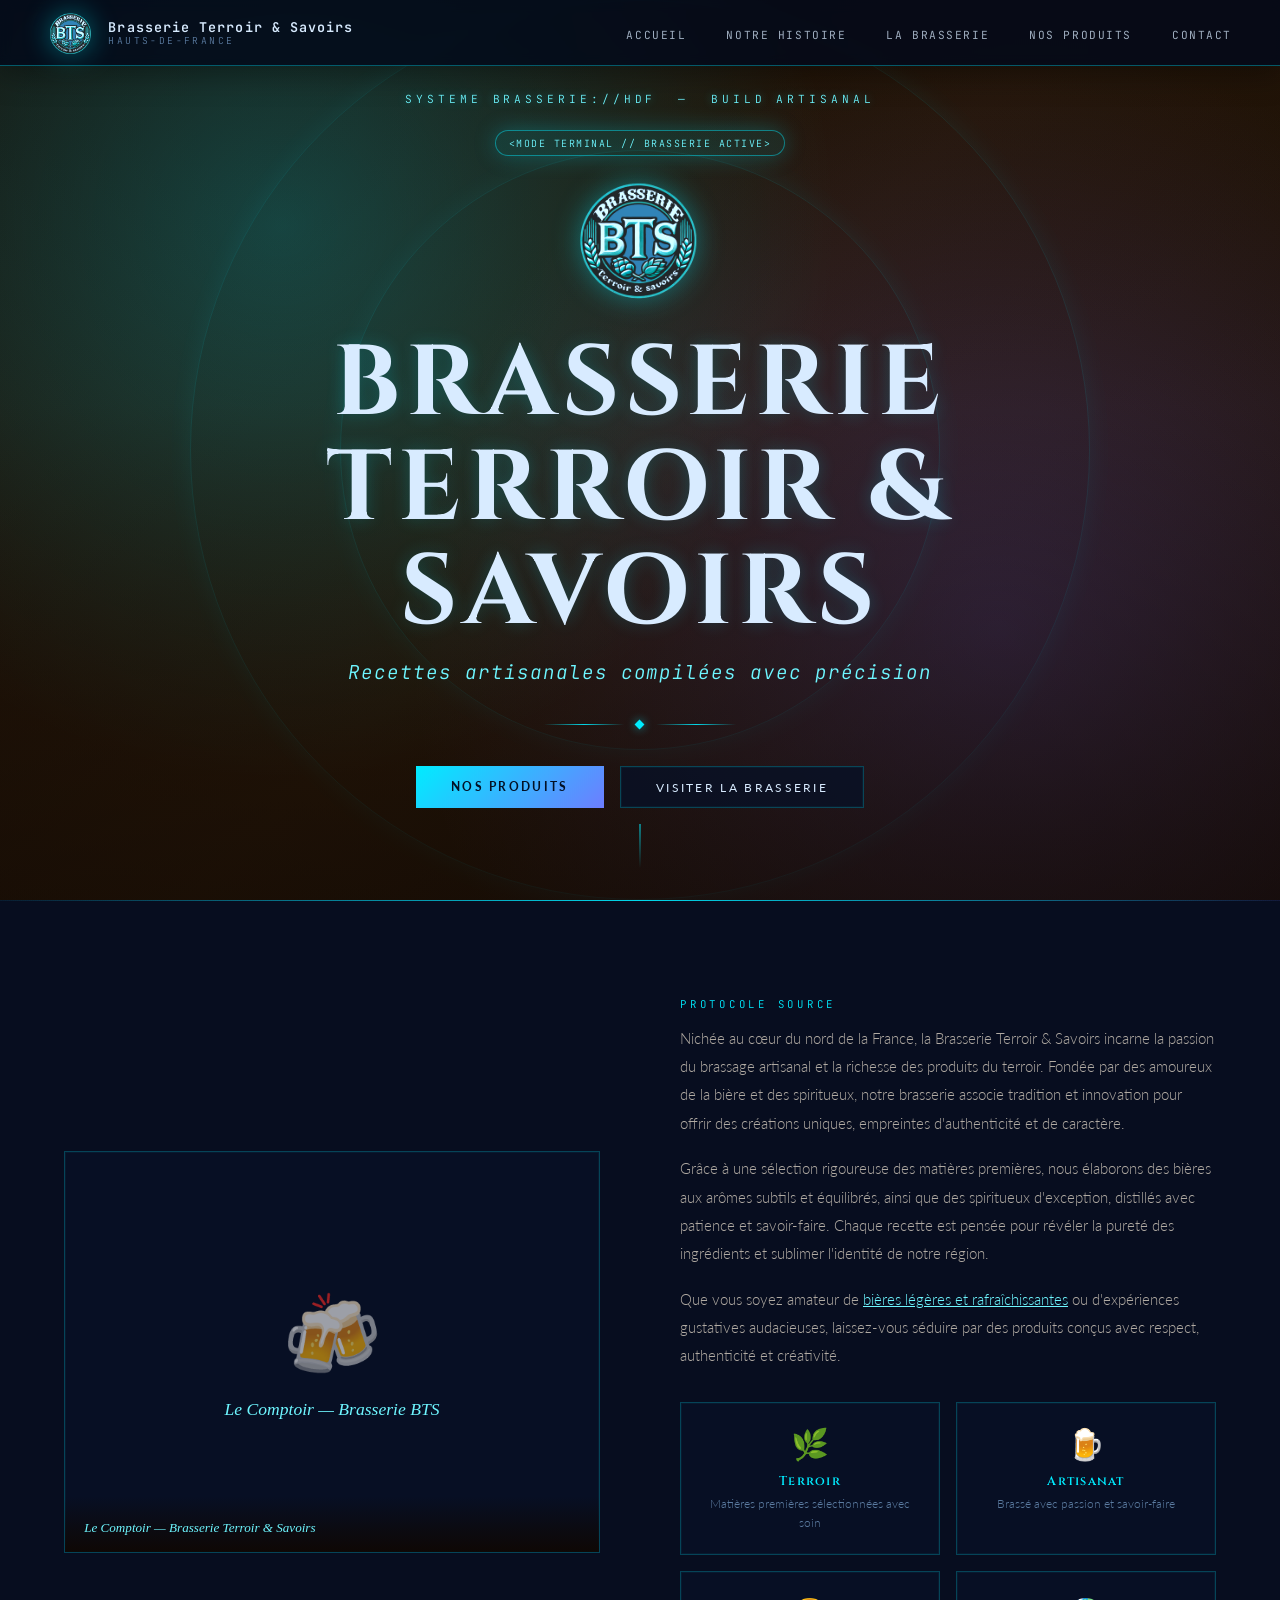
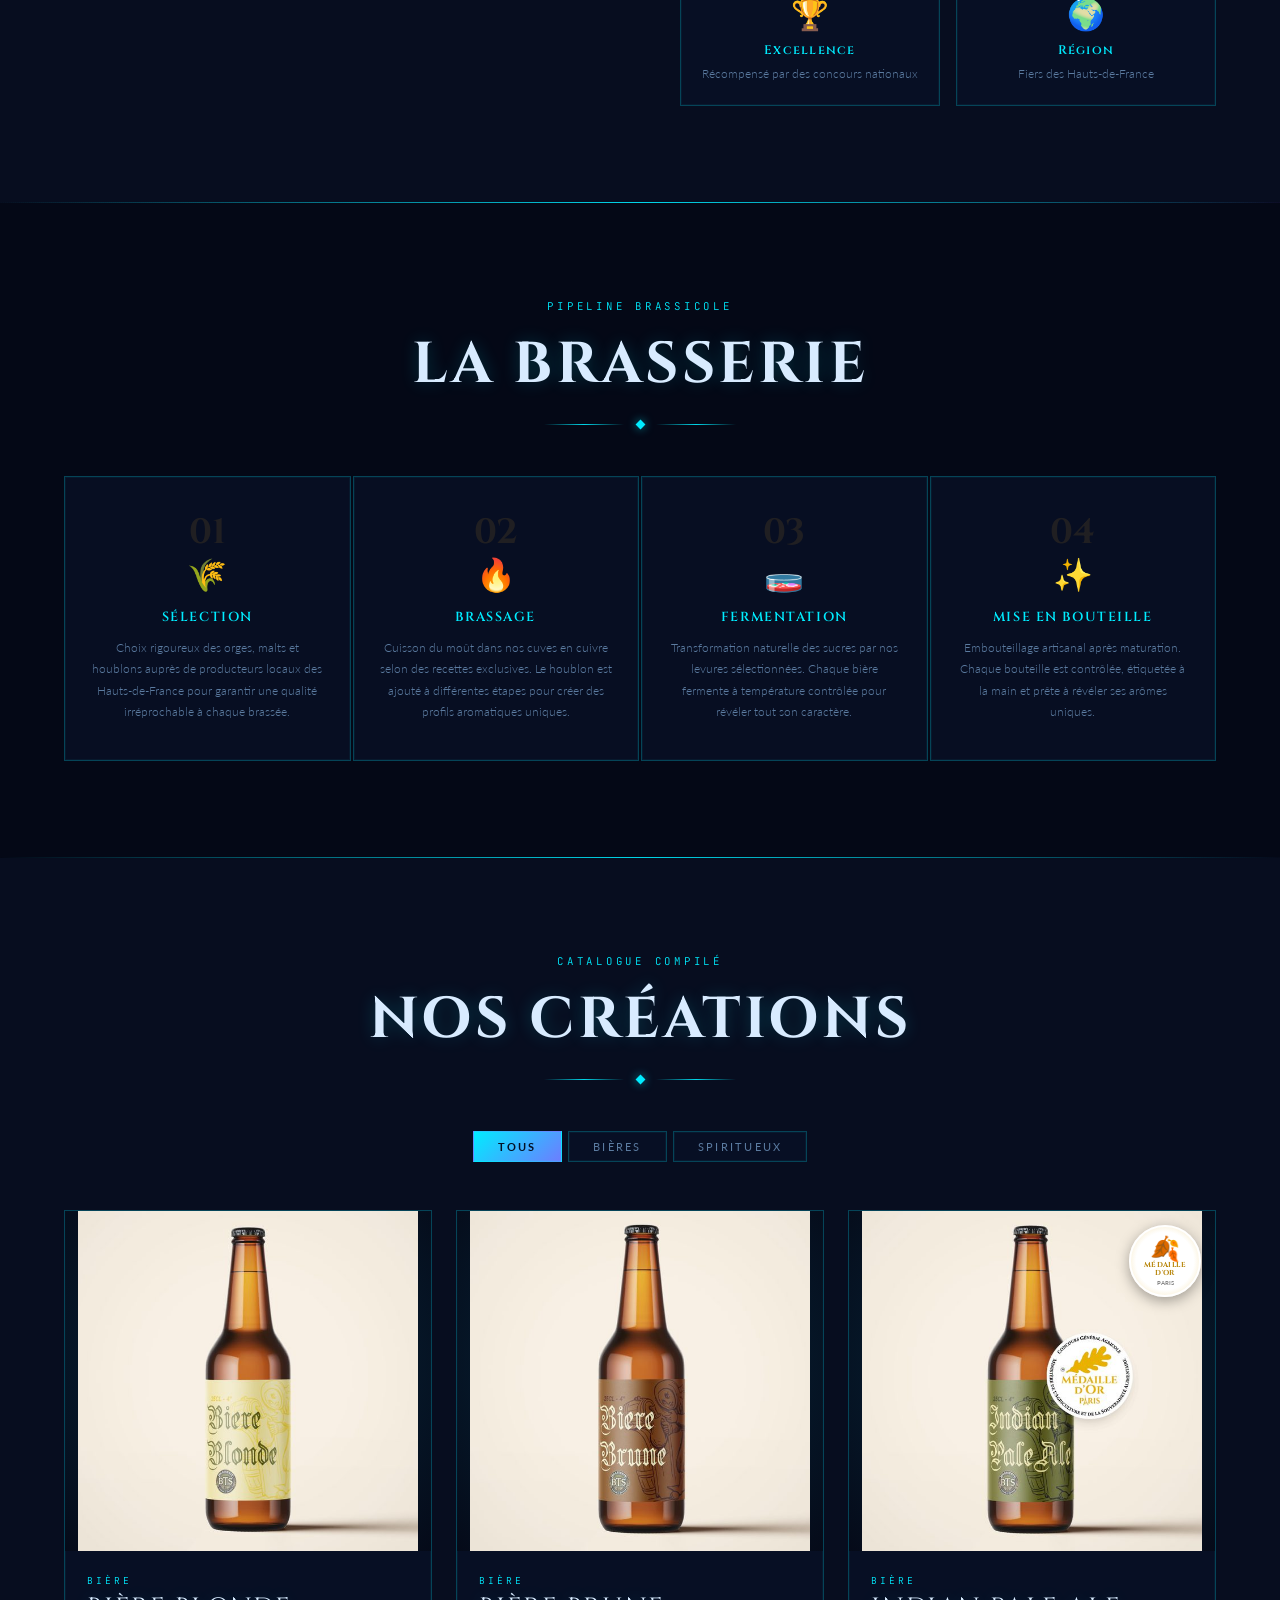
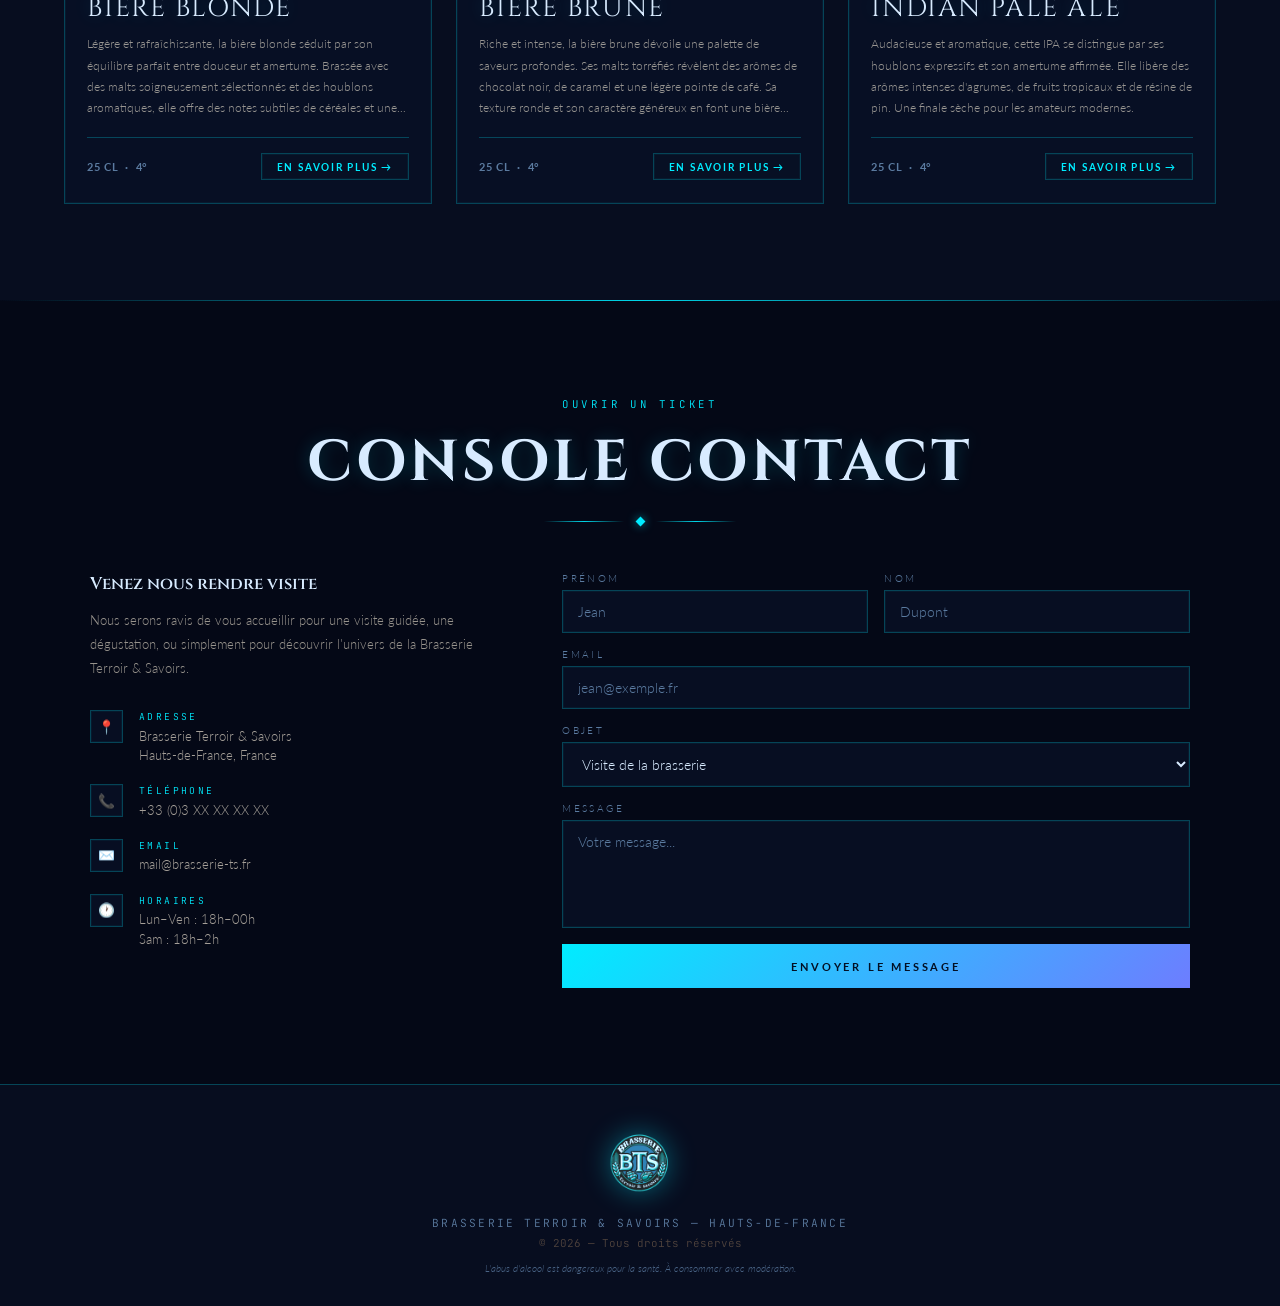
==== commit f9e72e5e: "Redesign brasserie page with original cyber theme Co-authored-by: dml953 <dml953@users.noreply.githu" ====
--- a/brasserie.html
+++ b/brasserie.html
@@ -5,6 +5,7 @@
 <meta name="viewport" content="width=device-width, initial-scale=1.0"/>
 <title>Brasserie Terroir & Savoirs — Hauts-de-France</title>
 <link href="https://fonts.googleapis.com/css2?family=UnifrakturMaguntia&family=IM+Fell+English:ital@0;1&family=Cinzel:wght@400;600;700&family=Lato:wght@300;400;700&display=swap" rel="stylesheet"/>
+<link href="https://fonts.googleapis.com/css2?family=JetBrains+Mono:wght@400;500;700&display=swap" rel="stylesheet"/>
 <style>
 :root{
   --bg:#1a0f07;--bg2:#221308;--bg3:#2a1a0a;
@@ -197,6 +198,210 @@
   .modal-title{font-size:2rem}
 }
 </style>
+
+<style id="tech-theme-overrides">
+:root{
+  --bg:#040816;
+  --bg2:#070d1f;
+  --bg3:#101a35;
+  --gold:#00ecff;
+  --gold2:#6ef6ff;
+  --gold3:#b5fbff;
+  --cream:#d8ebff;
+  --muted:#5b7ba0;
+  --border:rgba(0,236,255,.25);
+  --card:rgba(8,16,37,.84);
+}
+
+body{
+  background:
+    radial-gradient(circle at 15% 10%, rgba(0,236,255,.11), transparent 40%),
+    radial-gradient(circle at 80% 20%, rgba(125,93,255,.16), transparent 45%),
+    linear-gradient(145deg, #02050f 0%, #040816 45%, #060d20 100%);
+  color:var(--cream);
+}
+
+body::before{
+  content:'';
+  position:fixed;
+  inset:0;
+  pointer-events:none;
+  background-image:
+    linear-gradient(rgba(0,236,255,.06) 1px, transparent 1px),
+    linear-gradient(90deg, rgba(0,236,255,.06) 1px, transparent 1px);
+  background-size:42px 42px;
+  opacity:.18;
+  z-index:-2;
+}
+
+body::after{
+  content:'';
+  position:fixed;
+  inset:0;
+  pointer-events:none;
+  background:linear-gradient(to bottom, rgba(0,0,0,0) 0%, rgba(2,7,20,.45) 100%);
+  z-index:-1;
+}
+
+#navbar{
+  background:rgba(2,9,26,.82);
+  border-bottom:1px solid rgba(0,236,255,.35);
+  box-shadow:0 8px 30px rgba(0,0,0,.35);
+}
+
+#navbar.tech-scrolled{
+  background:rgba(1,7,20,.95);
+  box-shadow:0 12px 40px rgba(0,0,0,.5);
+}
+
+.nbt1,
+.nbt2,
+nav ul a,
+.f-name{
+  font-family:'JetBrains Mono',monospace;
+}
+
+nav ul a{
+  letter-spacing:.14em;
+}
+
+.hero-bg{
+  background:
+    radial-gradient(circle at 22% 25%, rgba(0,236,255,.28) 0%, transparent 46%),
+    radial-gradient(circle at 78% 70%, rgba(124,102,255,.26) 0%, transparent 50%);
+}
+
+.hero-deco::before,
+.hero-deco::after{
+  border:1px solid rgba(0,236,255,.28);
+  box-shadow:0 0 25px rgba(0,236,255,.2);
+}
+
+.hero-eye{
+  font-family:'JetBrains Mono',monospace;
+  color:var(--gold2);
+  text-shadow:0 0 10px rgba(0,236,255,.45);
+}
+
+.cyber-badge{
+  display:inline-block;
+  margin:0 0 1.1rem;
+  padding:.35rem .8rem;
+  border:1px solid rgba(0,236,255,.45);
+  border-radius:999px;
+  background:rgba(0,236,255,.08);
+  color:var(--gold2);
+  font-family:'JetBrains Mono',monospace;
+  font-size:.62rem;
+  letter-spacing:.15em;
+  text-transform:uppercase;
+  box-shadow:0 0 22px rgba(0,236,255,.25);
+}
+
+h1.hero-title,
+.s-title,
+.p-name,
+.modal-title{
+  font-family:'Cinzel',serif;
+  text-transform:uppercase;
+  letter-spacing:.06em;
+  text-shadow:0 0 18px rgba(0,236,255,.2);
+}
+
+.hero-sub,
+.s-eye,
+.p-cat,
+.modal-cat,
+.ci-lbl,
+.f-copy{
+  font-family:'JetBrains Mono',monospace;
+}
+
+.orn-l,
+.s-orn .orn-l,
+.sep{
+  background:linear-gradient(to right, transparent, rgba(0,236,255,.9), transparent);
+}
+
+.orn-d,
+.s-orn .orn-d{
+  background:var(--gold);
+  box-shadow:0 0 10px rgba(0,236,255,.6);
+}
+
+.btn-gold,
+.ftab.active,
+.ftab:hover,
+.btn-sub,
+.btn-sav:hover,
+.modal-close:hover{
+  background:linear-gradient(135deg, #00ecff 0%, #6d7dff 100%);
+  color:#031024;
+  border-color:transparent;
+}
+
+.btn-ol,
+.ftab,
+.btn-sav,
+.val-card,
+.proc-card,
+.p-card,
+.modal,
+.spec-cell,
+.fg input,
+.fg textarea,
+.fg select,
+.ci-box,
+.hist-img-wrap,
+.modal-award{
+  background:rgba(8,16,37,.82);
+  border-color:rgba(0,236,255,.24);
+  box-shadow:inset 0 0 0 1px rgba(0,236,255,.05);
+}
+
+.proc-card::before{
+  background:linear-gradient(to right, transparent, #00ecff, transparent);
+}
+
+.p-img,
+.modal-img{
+  background:radial-gradient(circle at 50% 45%, rgba(0,236,255,.12), rgba(5,10,24,.95));
+}
+
+.p-card:hover,
+.val-card:hover,
+.proc-card:hover{
+  border-color:var(--gold);
+  box-shadow:0 12px 30px rgba(0,236,255,.18);
+}
+
+.modal-backdrop{
+  background:rgba(2,5,16,.9);
+}
+
+.modal-sub,
+.hist-caption,
+.hist-img-wrap .lbl,
+.cont-left p a{
+  color:var(--gold2);
+}
+
+.f-leg{
+  color:rgba(91,123,160,.8);
+}
+
+.hero-logo-img,
+.nav-logo,
+.f-logo{
+  filter:hue-rotate(140deg) saturate(1.4) brightness(1.05) drop-shadow(0 0 14px rgba(0,236,255,.38));
+}
+
+@media(max-width:900px){
+  .cyber-badge{font-size:.55rem;letter-spacing:.1em}
+  h1.hero-title{font-size:clamp(2.1rem,10vw,3.4rem)}
+}
+</style>
+
 </head>
 <body>
 
@@ -222,10 +427,11 @@
   <div class="hero-deco"></div>
   <div class="hero-ov"></div>
   <div class="hero-content">
-    <p class="hero-eye">Hauts-de-France &nbsp;—&nbsp; Artisanat &amp; Passion</p>
+    <p class="hero-eye">SYSTEME BRASSERIE://HDF &nbsp;—&nbsp; BUILD ARTISANAL</p>
+    <div class="cyber-badge">&lt;MODE TERMINAL // BRASSERIE ACTIVE&gt;</div>
     <img src="[data-uri]" alt="Brasserie BTS" class="hero-logo-img"/>
     <h1 class="hero-title">Brasserie<br>Terroir &amp;<br>Savoirs</h1>
-    <p class="hero-sub">L'excellence artisanale du Nord</p>
+    <p class="hero-sub">Recettes artisanales compilées avec précision</p>
     <div class="ornament"><div class="orn-l"></div><div class="orn-d"></div><div class="orn-l"></div></div>
     <div class="hero-btns">
       <a href="#produits" class="btn-gold">Nos Produits</a>
@@ -244,7 +450,7 @@
       <div class="hist-caption">Le Comptoir — Brasserie Terroir &amp; Savoirs</div>
     </div>
     <div class="hist-text">
-      <span class="s-eye" style="text-align:left">Notre histoire</span>
+      <span class="s-eye" style="text-align:left">Protocole source</span>
       <p>Nichée au cœur du nord de la France, la Brasserie Terroir &amp; Savoirs incarne la passion du brassage artisanal et la richesse des produits du terroir. Fondée par des amoureux de la bière et des spiritueux, notre brasserie associe tradition et innovation pour offrir des créations uniques, empreintes d'authenticité et de caractère.</p>
       <p>Grâce à une sélection rigoureuse des matières premières, nous élaborons des bières aux arômes subtils et équilibrés, ainsi que des spiritueux d'exception, distillés avec patience et savoir-faire. Chaque recette est pensée pour révéler la pureté des ingrédients et sublimer l'identité de notre région.</p>
       <p>Que vous soyez amateur de <a href="#produits">bières légères et rafraîchissantes</a> ou d'expériences gustatives audacieuses, laissez-vous séduire par des produits conçus avec respect, authenticité et créativité.</p>
@@ -261,7 +467,7 @@
 <div class="sep"></div>
 <section id="brasserie">
   <div class="brass-inner">
-    <span class="s-eye">Notre méthode</span>
+    <span class="s-eye">Pipeline brassicole</span>
     <h2 class="s-title">La Brasserie</h2>
     <div class="s-orn"><div class="orn-l"></div><div class="orn-d"></div><div class="orn-l"></div></div>
     <div class="proc-grid">
@@ -276,7 +482,7 @@
 <div class="sep"></div>
 <section id="produits">
   <div class="prod-inner">
-    <span class="s-eye">Notre gamme</span>
+    <span class="s-eye">Catalogue compilé</span>
     <h2 class="s-title">Nos Créations</h2>
     <div class="s-orn"><div class="orn-l"></div><div class="orn-d"></div><div class="orn-l"></div></div>
 
@@ -384,8 +590,8 @@
 
 <div class="sep"></div>
 <section id="contact">
-  <span class="s-eye">Nous écrire</span>
-  <h2 class="s-title">Contact</h2>
+  <span class="s-eye">Ouvrir un ticket</span>
+  <h2 class="s-title">Console Contact</h2>
   <div class="s-orn"><div class="orn-l"></div><div class="orn-d"></div><div class="orn-l"></div></div>
   <div class="cont-inner">
     <div class="cont-left">
@@ -437,8 +643,8 @@
 }
 window.addEventListener('scroll',function(){
   var n=document.getElementById('navbar');
-  if(window.scrollY>80){n.style.background='rgba(10,4,1,.97)';n.style.boxShadow='0 2px 20px rgba(0,0,0,.5)';}
-  else{n.style.background='rgba(15,7,2,.93)';n.style.boxShadow='none';}
+  if(window.scrollY>80){n.classList.add('tech-scrolled');}
+  else{n.classList.remove('tech-scrolled');}
 });
 function sendForm(e){
   e.preventDefault();
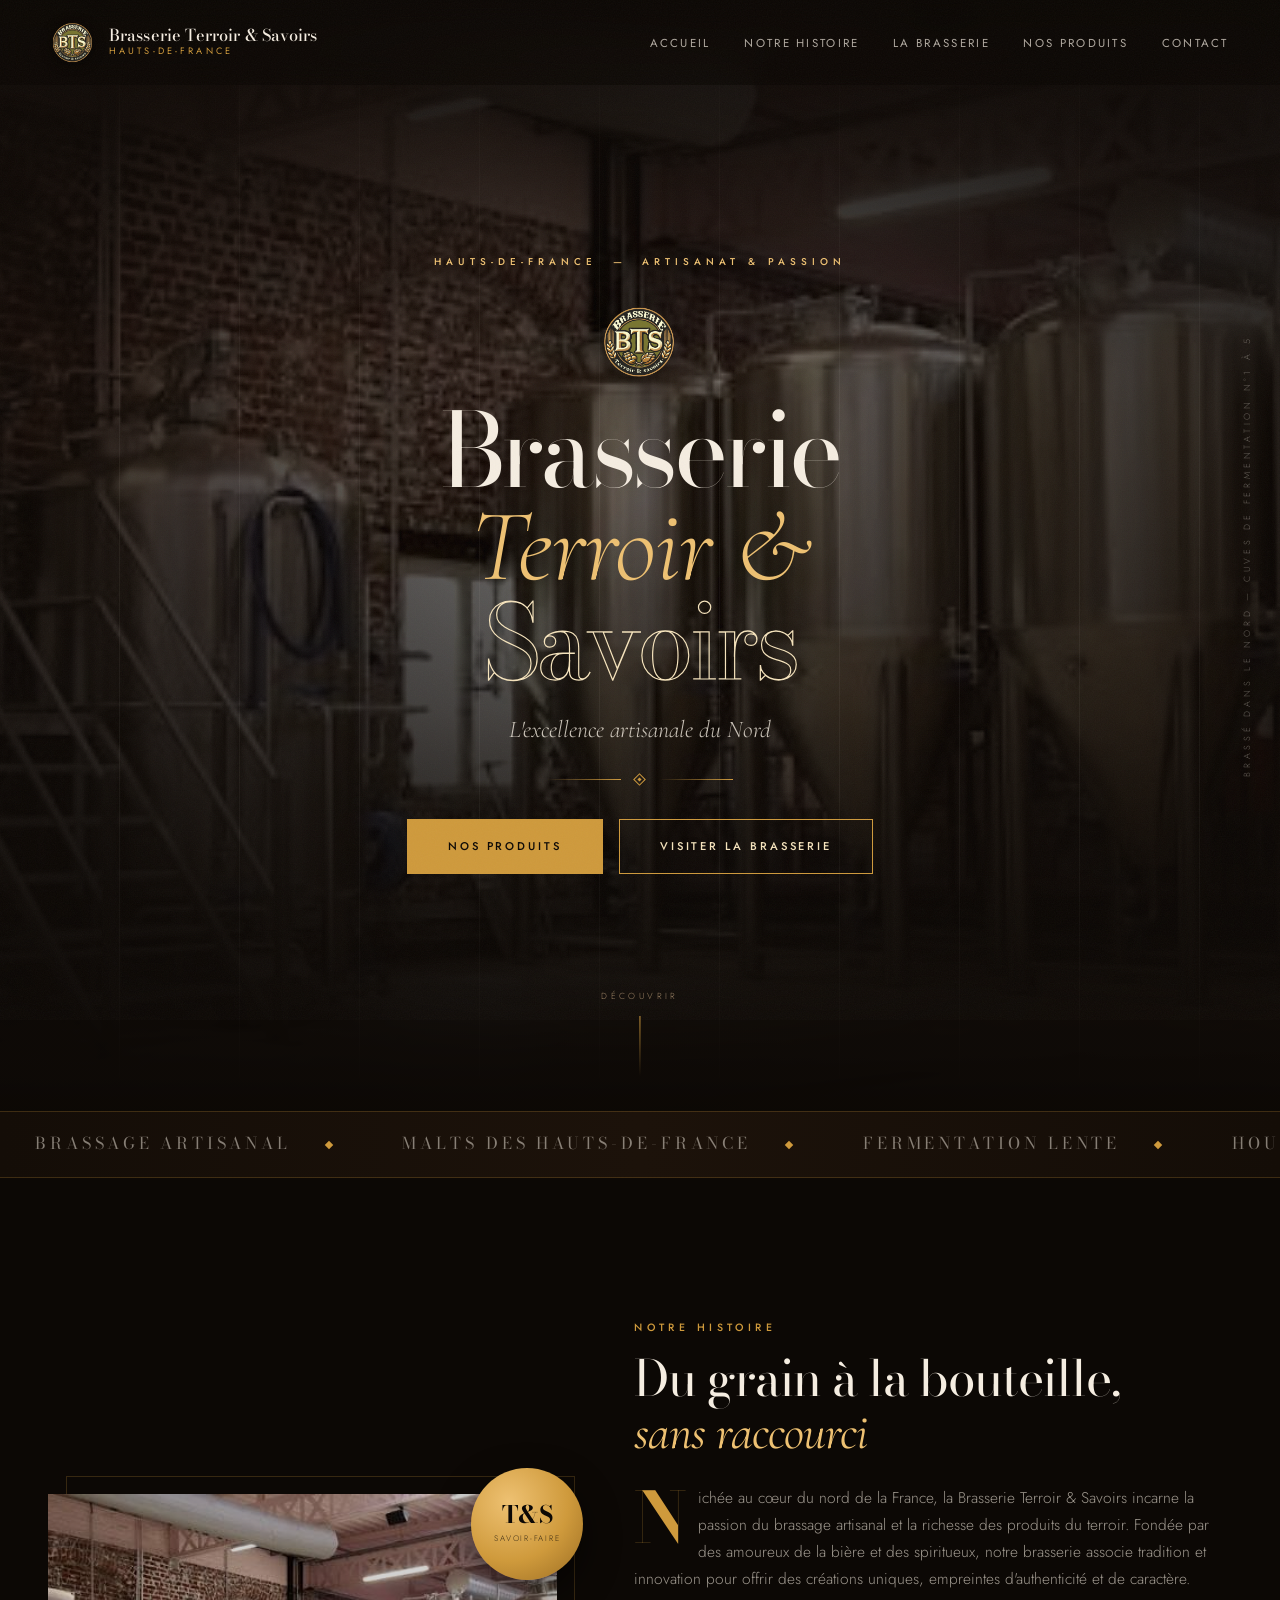
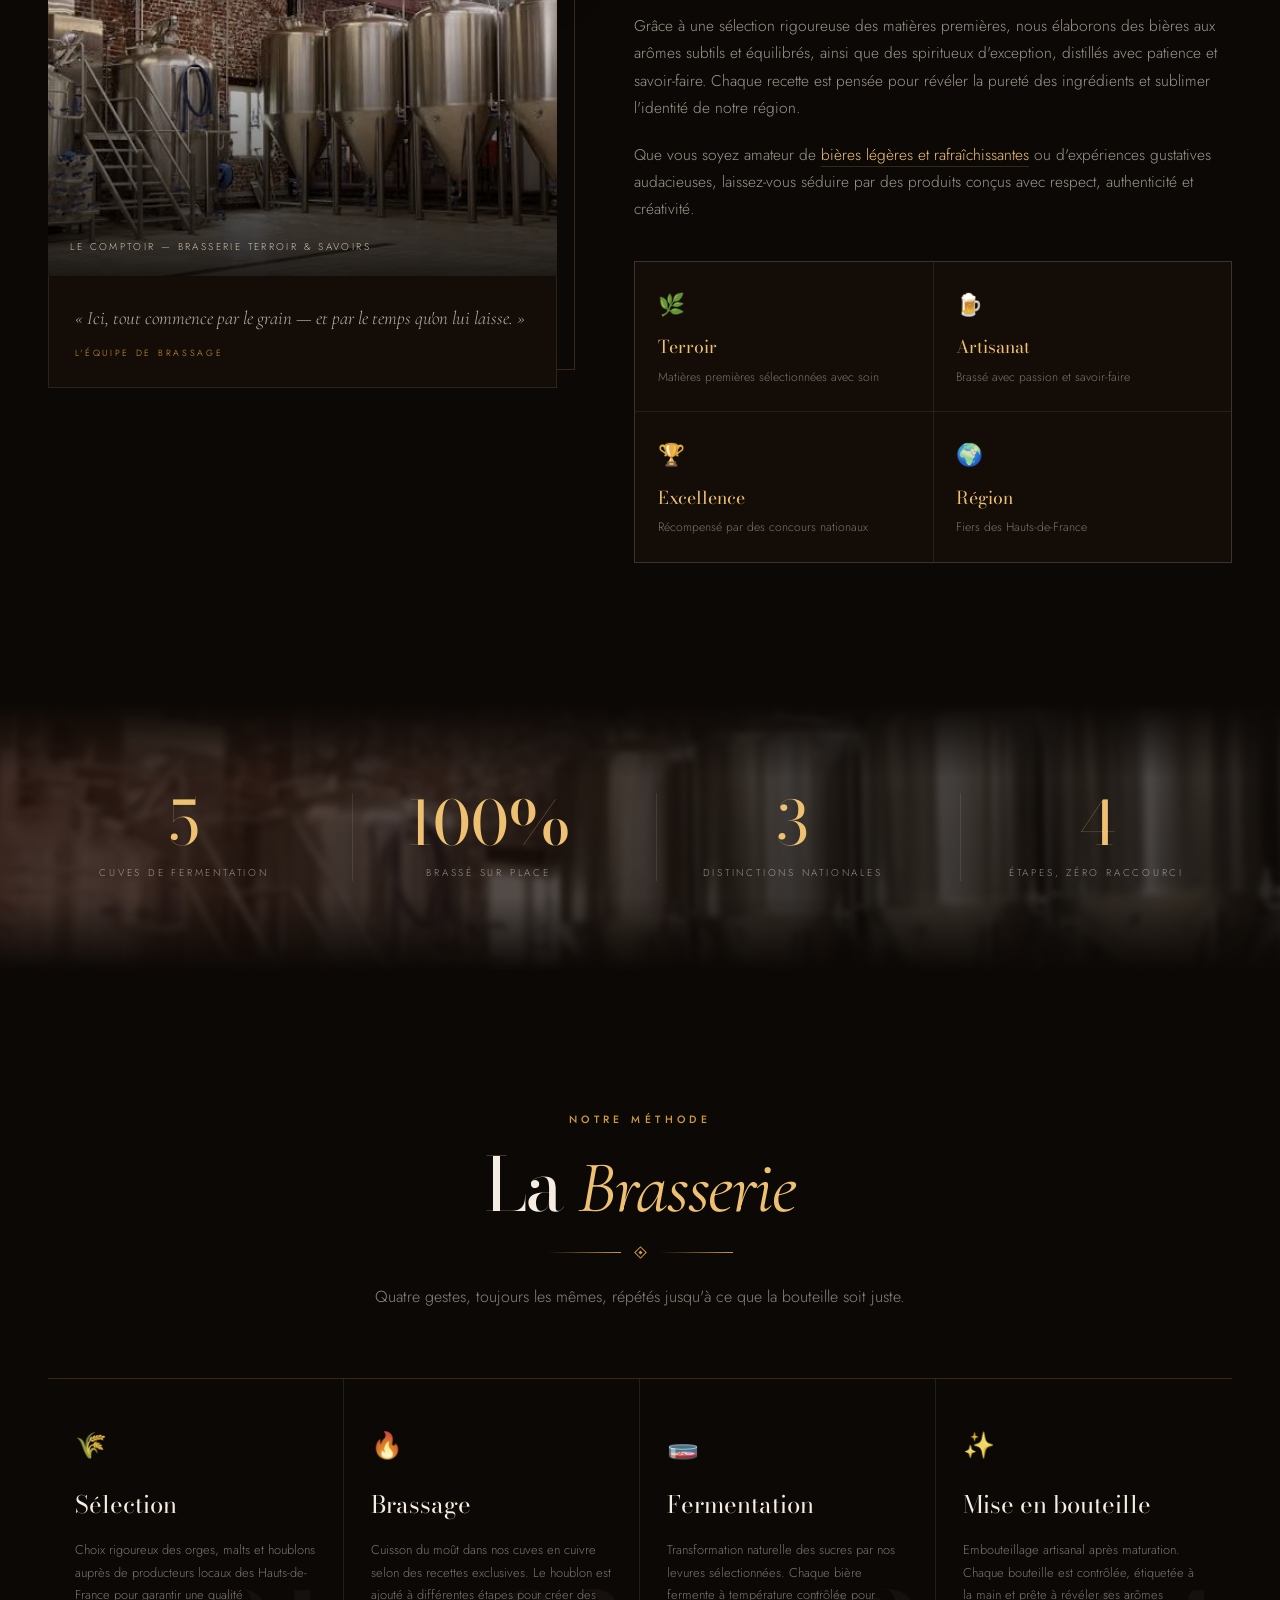
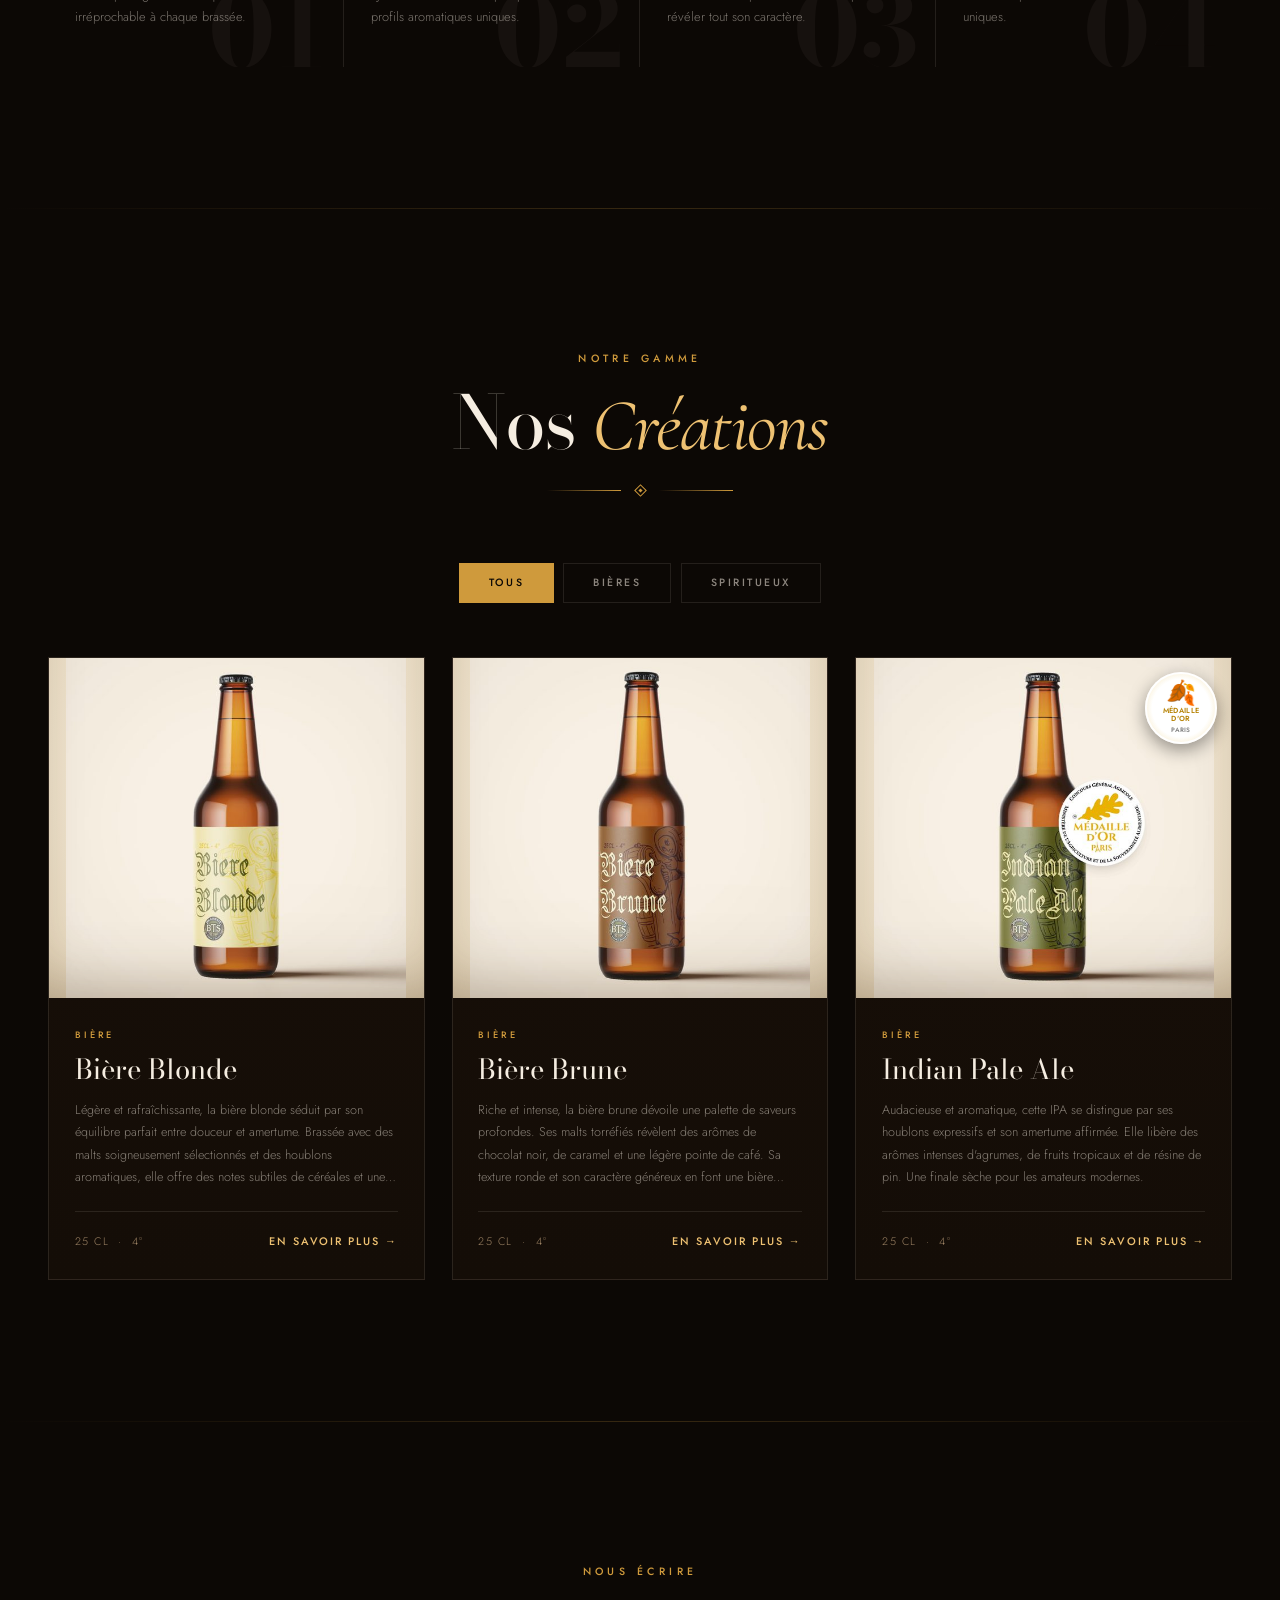
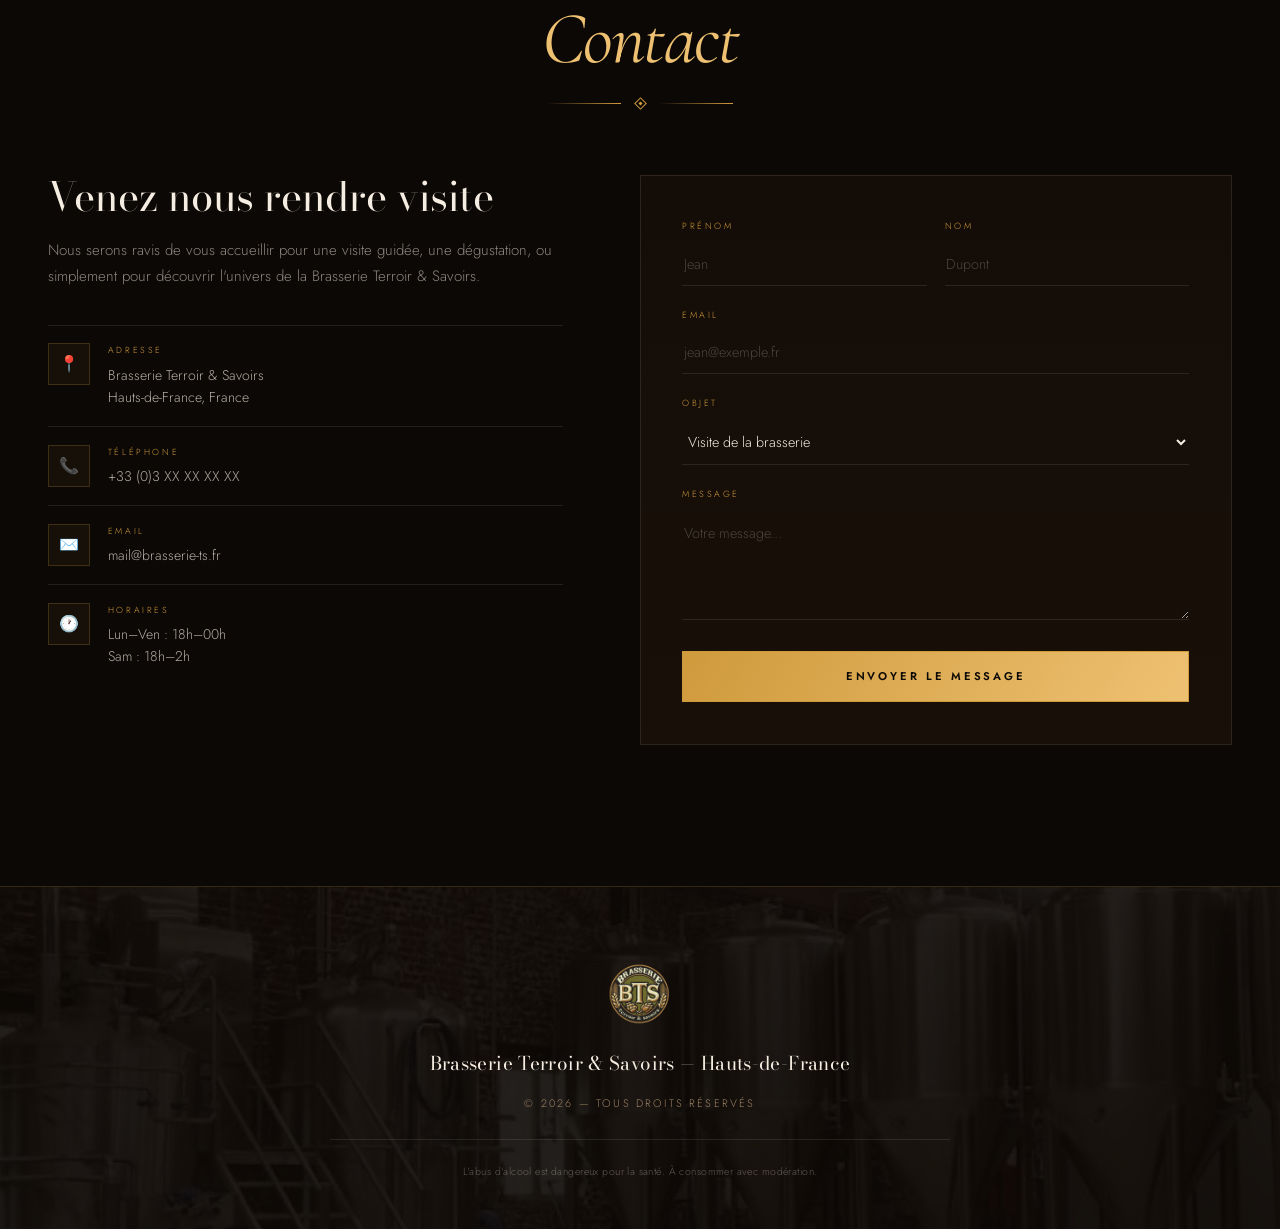
==== commit b4250e6c: "Refonte visuelle de la page Brasserie Terroir & Savoirs Nouvelle identité graphique, sans toucher au" ====
--- a/brasserie.html
+++ b/brasserie.html
@@ -1,418 +1,553 @@
 <!DOCTYPE html>
 <html lang="fr">
 <head>
-<meta charset="UTF-8"/>
-<meta name="viewport" content="width=device-width, initial-scale=1.0"/>
-<title>Brasserie Terroir & Savoirs — Hauts-de-France</title>
-<link href="https://fonts.googleapis.com/css2?family=UnifrakturMaguntia&family=IM+Fell+English:ital@0;1&family=Cinzel:wght@400;600;700&family=Lato:wght@300;400;700&display=swap" rel="stylesheet"/>
-<link href="https://fonts.googleapis.com/css2?family=JetBrains+Mono:wght@400;500;700&display=swap" rel="stylesheet"/>
+<meta charset="utf-8"/>
+<meta name="viewport" content="width=device-width, initial-scale=1"/>
+<title>Brasserie Terroir &amp; Savoirs — Hauts-de-France</title>
+<meta name="description" content="Brasserie artisanale des Hauts-de-France. Bières et spiritueux brassés et distillés avec passion, entre tradition et innovation."/>
+<link rel="preconnect" href="https://fonts.googleapis.com"/>
+<link rel="preconnect" href="https://fonts.gstatic.com" crossorigin/>
+<link href="https://fonts.googleapis.com/css2?family=Bodoni+Moda:ital,opsz,wght@0,6..96,400;0,6..96,500;0,6..96,700;0,6..96,900;1,6..96,400;1,6..96,500&family=Cormorant+Garamond:ital,wght@0,300;0,400;0,600;1,300;1,400&family=Jost:wght@200;300;400;500;600&display=swap" rel="stylesheet"/>
 <style>
+/* ============================================================
+   BRASSERIE TERROIR & SAVOIRS — identité visuelle
+   Acier, brique et cuivre : la matière de la brasserie.
+   ============================================================ */
 :root{
-  --bg:#1a0f07;--bg2:#221308;--bg3:#2a1a0a;
-  --gold:#c8922a;--gold2:#e8b84b;--gold3:#f5d990;
-  --cream:#f2e8d5;--muted:#8a7055;
-  --border:rgba(200,146,42,.25);--card:#2c1a0c;
-}
-*,*::before,*::after{box-sizing:border-box;margin:0;padding:0}
-html{scroll-behavior:smooth}
-body{background:var(--bg);color:var(--cream);font-family:'Lato',sans-serif;font-weight:300;overflow-x:hidden}
-::-webkit-scrollbar{width:5px}
-::-webkit-scrollbar-track{background:var(--bg)}
-::-webkit-scrollbar-thumb{background:var(--gold)}
-
-#navbar{position:fixed;top:0;left:0;right:0;z-index:200;display:flex;align-items:center;justify-content:space-between;padding:0 3rem;height:66px;background:rgba(15,7,2,.93);backdrop-filter:blur(6px);border-bottom:1px solid var(--border);transition:background .3s}
-.nav-brand{display:flex;align-items:center;gap:.9rem;text-decoration:none}
-.nav-logo{width:46px;height:46px;flex-shrink:0;object-fit:contain}
-.nav-brand-text{display:flex;flex-direction:column;line-height:1.2}
-.nbt1{font-family:'Cinzel',serif;font-size:.84rem;font-weight:600;color:var(--cream);letter-spacing:.08em}
-.nbt2{font-size:.6rem;letter-spacing:.25em;text-transform:uppercase;color:var(--muted)}
-nav ul{display:flex;gap:2.5rem;list-style:none}
-nav ul a{font-size:.7rem;letter-spacing:.2em;text-transform:uppercase;color:var(--cream);text-decoration:none;opacity:.72;font-weight:400;transition:opacity .2s,color .2s;position:relative;padding-bottom:4px}
-nav ul a::after{content:'';position:absolute;bottom:0;left:0;right:0;height:1px;background:var(--gold);transform:scaleX(0);transition:transform .3s}
-nav ul a:hover{opacity:1;color:var(--gold2)}
-nav ul a:hover::after{transform:scaleX(1)}
-
-#accueil{position:relative;height:100vh;min-height:640px;display:flex;align-items:center;justify-content:center;overflow:hidden;background:linear-gradient(135deg,#1a0f07 0%,#2a1a0a 50%,#1a0f07 100%)}
-.hero-bg{position:absolute;inset:0;background:radial-gradient(ellipse at 30% 30%,rgba(200,146,42,.18) 0%,transparent 55%),radial-gradient(ellipse at 70% 70%,rgba(200,146,42,.1) 0%,transparent 55%)}
-.hero-deco{position:absolute;inset:0;opacity:.4}
-.hero-deco::before,.hero-deco::after{content:'';position:absolute;border:1px solid rgba(200,146,42,.15);border-radius:50%}
-.hero-deco::before{width:600px;height:600px;top:50%;left:50%;transform:translate(-50%,-50%)}
-.hero-deco::after{width:900px;height:900px;top:50%;left:50%;transform:translate(-50%,-50%)}
-.hero-ov{position:absolute;inset:0;background:linear-gradient(to bottom,rgba(15,7,2,.25) 0%,rgba(15,7,2,.1) 45%,rgba(15,7,2,.6) 100%);z-index:1}
-.hero-content{position:relative;z-index:2;text-align:center;max-width:820px;padding:0 2rem}
-.hero-eye{font-size:.7rem;letter-spacing:.35em;text-transform:uppercase;color:var(--gold3);margin-bottom:1.5rem}
-.hero-logo-img{width:130px;height:130px;margin:0 auto 1.8rem;display:block;filter:drop-shadow(0 4px 20px rgba(0,0,0,.6))}
-h1.hero-title{font-family:'UnifrakturMaguntia',cursive;font-size:clamp(3rem,8vw,6.2rem);color:var(--cream);line-height:1.05;text-shadow:0 2px 30px rgba(0,0,0,.8);margin-bottom:.9rem}
-.hero-sub{font-family:'IM Fell English',serif;font-style:italic;font-size:1.2rem;color:var(--gold2);margin-bottom:2.2rem;letter-spacing:.05em}
-.ornament{display:flex;align-items:center;justify-content:center;gap:.8rem;margin-bottom:2.4rem}
-.orn-l{width:80px;height:1px;background:var(--gold)}
-.orn-d{width:7px;height:7px;background:var(--gold);transform:rotate(45deg)}
-.hero-btns{display:flex;gap:1rem;justify-content:center;flex-wrap:wrap}
-.btn-gold{font-family:'Lato',sans-serif;font-size:.72rem;letter-spacing:.2em;text-transform:uppercase;font-weight:700;background:var(--gold);color:var(--bg);padding:.85rem 2.2rem;border:none;cursor:pointer;text-decoration:none;display:inline-block;transition:background .25s,transform .2s}
-.btn-gold:hover{background:var(--gold2);transform:translateY(-2px)}
-.btn-ol{font-family:'Lato',sans-serif;font-size:.72rem;letter-spacing:.2em;text-transform:uppercase;font-weight:400;background:transparent;color:var(--cream);padding:.85rem 2.2rem;border:1px solid rgba(242,232,213,.38);cursor:pointer;text-decoration:none;display:inline-block;transition:border-color .25s,transform .2s}
-.btn-ol:hover{border-color:var(--cream);transform:translateY(-2px)}
-.hero-scroll{position:absolute;bottom:2rem;left:50%;transform:translateX(-50%);z-index:2}
-.hs-line{width:1px;height:44px;background:linear-gradient(to bottom,var(--gold),transparent);animation:spulse 2s ease infinite}
-@keyframes spulse{0%,100%{opacity:.4;transform:scaleY(1)}50%{opacity:1;transform:scaleY(1.25)}}
-
-section{padding:6rem 4rem}
-.sep{display:block;height:1px;background:linear-gradient(to right,transparent,var(--gold),transparent)}
-.s-eye{font-size:.67rem;letter-spacing:.35em;text-transform:uppercase;color:var(--gold);display:block;margin-bottom:.8rem;text-align:center}
-.s-title{font-family:'UnifrakturMaguntia',cursive;font-size:clamp(2.2rem,4.5vw,3.8rem);color:var(--cream);text-align:center;margin-bottom:.3rem}
-.s-orn{display:flex;align-items:center;justify-content:center;gap:.8rem;margin:1.1rem 0 3rem}
-
-#histoire{background:var(--bg2)}
-.hist-inner{max-width:1200px;margin:0 auto;display:grid;grid-template-columns:1fr 1fr;gap:5rem;align-items:center}
-.hist-img-wrap{position:relative;background:linear-gradient(135deg,#3a2410,#2a1a0a);border:1px solid var(--border);aspect-ratio:4/3;overflow:hidden;display:flex;align-items:center;justify-content:center;flex-direction:column}
-.hist-img-wrap .icon{font-size:5rem;margin-bottom:1rem;opacity:.6}
-.hist-img-wrap .lbl{font-family:'IM Fell English',serif;font-style:italic;color:var(--gold2);font-size:1.1rem}
-.hist-caption{position:absolute;bottom:0;left:0;right:0;background:linear-gradient(to top,rgba(15,7,2,.92),transparent);padding:1.5rem 1.2rem 1rem;font-family:'IM Fell English',serif;font-style:italic;font-size:.82rem;color:var(--gold2);z-index:2}
-.hist-text p{font-size:.93rem;line-height:1.9;color:rgba(242,232,213,.72);margin-bottom:1.1rem}
-.hist-text a{color:var(--gold2);text-decoration:underline}
-.val-grid{display:grid;grid-template-columns:1fr 1fr;gap:1rem;margin-top:2rem}
-.val-card{background:var(--card);border:1px solid var(--border);padding:1.4rem 1.1rem;text-align:center;transition:border-color .3s,transform .3s}
-.val-card:hover{border-color:var(--gold);transform:translateY(-3px)}
-.vc-ico{font-size:1.9rem;margin-bottom:.6rem}
-.vc-name{font-family:'Cinzel',serif;font-size:.78rem;font-weight:600;color:var(--gold);letter-spacing:.1em;margin-bottom:.35rem}
-.vc-desc{font-size:.76rem;color:var(--muted);line-height:1.5}
-
-#brasserie{background:var(--bg)}
-.brass-inner{max-width:1200px;margin:0 auto}
-.proc-grid{display:grid;grid-template-columns:repeat(4,1fr);gap:2px;margin-top:.5rem}
-.proc-card{background:var(--card);border:1px solid var(--border);padding:2.4rem 1.6rem;text-align:center;position:relative;overflow:hidden;transition:border-color .3s}
-.proc-card::before{content:'';position:absolute;top:0;left:0;right:0;height:2px;background:var(--gold);transform:scaleX(0);transition:transform .4s}
-.proc-card:hover::before{transform:scaleX(1)}
-.proc-card:hover{border-color:var(--gold)}
-.proc-num{font-family:'Cinzel',serif;font-size:2.2rem;font-weight:700;color:rgba(200,146,42,.13);line-height:1;margin-bottom:.2rem}
-.proc-ico{font-size:2rem;margin-bottom:.9rem}
-.proc-name{font-family:'Cinzel',serif;font-size:.82rem;font-weight:600;color:var(--gold);letter-spacing:.12em;text-transform:uppercase;margin-bottom:.7rem}
-.proc-desc{font-size:.78rem;color:var(--muted);line-height:1.7}
-
-#produits{background:var(--bg2)}
-.prod-inner{max-width:1300px;margin:0 auto}
-.filter-tabs{display:flex;justify-content:center;gap:.4rem;margin-bottom:3rem}
-.ftab{font-family:'Lato',sans-serif;font-size:.7rem;letter-spacing:.2em;text-transform:uppercase;padding:.52rem 1.5rem;background:transparent;border:1px solid var(--border);color:var(--muted);cursor:pointer;transition:all .25s}
-.ftab.active,.ftab:hover{background:var(--gold);color:var(--bg);border-color:var(--gold);font-weight:700}
-.prod-grid{display:grid;grid-template-columns:repeat(3,1fr);gap:1.5rem}
-.p-card{background:var(--card);border:1px solid var(--border);overflow:hidden;transition:transform .3s,border-color .3s,box-shadow .3s;position:relative;display:flex;flex-direction:column}
-.p-card:hover{transform:translateY(-5px);border-color:var(--gold);box-shadow:0 15px 40px rgba(0,0,0,.5)}
-
-.medal{position:absolute;top:14px;right:14px;z-index:5;width:72px;height:72px;border-radius:50%;background:#fff;border:2px solid #fff;box-shadow:0 4px 14px rgba(0,0,0,.35);display:flex;align-items:center;justify-content:center;flex-direction:column;text-align:center;padding:8px;animation:medalIn .6s ease}
+  --ink:#0c0805;
+  --ink-2:#140d07;
+  --ink-3:#1c120a;
+  --card:#180f08;
+  --brick:#a8452b;
+  --brick-l:#c8613c;
+  --amber:#cf9a3c;
+  --amber-l:#eec172;
+  --amber-p:#f6e4bd;
+  --steel:#a9b3ba;
+  --cream:#f5ede1;
+  --muted:#9c8264;
+  --line:rgba(207,154,60,.22);
+  --line-s:rgba(245,237,225,.10);
+  --ff-display:'Bodoni Moda',Georgia,serif;
+  --ff-quote:'Cormorant Garamond',Georgia,serif;
+  --ff-ui:'Jost','Helvetica Neue',Arial,sans-serif;
+  --shell:1240px;
+  --brew:url("[data-uri]");
+  --logo:url("[data-uri]");
+}
+*{margin:0;padding:0;box-sizing:border-box}
+html{scroll-behavior:smooth;-webkit-text-size-adjust:100%}
+body{
+  background:var(--ink);
+  color:var(--cream);
+  font-family:var(--ff-ui);
+  font-weight:300;
+  line-height:1.75;
+  overflow-x:hidden;
+  -webkit-font-smoothing:antialiased;
+}
+img{display:block;max-width:100%}
+a{color:inherit;text-decoration:none}
+::selection{background:var(--amber);color:var(--ink)}
+::-webkit-scrollbar{width:10px}
+::-webkit-scrollbar-track{background:var(--ink)}
+::-webkit-scrollbar-thumb{background:linear-gradient(var(--amber),var(--brick));border:2px solid var(--ink)}
+
+/* --- grain & progression ---------------------------------- */
+.grain{
+  position:fixed;inset:-120px;z-index:9998;pointer-events:none;opacity:.04;
+  background-image:url("data:image/svg+xml,%3Csvg xmlns='http://www.w3.org/2000/svg'%3E%3Cfilter id='n'%3E%3CfeTurbulence type='fractalNoise' baseFrequency='.85' numOctaves='4' stitchTiles='stitch'/%3E%3C/filter%3E%3Crect width='100%25' height='100%25' filter='url(%23n)'/%3E%3C/svg%3E");
+  animation:grainShift 8s steps(6) infinite;
+}
+@keyframes grainShift{
+  0%{transform:translate(0,0)}20%{transform:translate(-14px,8px)}40%{transform:translate(10px,-12px)}
+  60%{transform:translate(-8px,-6px)}80%{transform:translate(12px,10px)}100%{transform:translate(0,0)}
+}
+#progress{
+  position:fixed;top:0;left:0;height:2px;width:0;z-index:10000;
+  background:linear-gradient(90deg,var(--brick),var(--amber),var(--amber-p));
+  box-shadow:0 0 14px rgba(238,193,114,.65);transition:width .1s linear;
+}
+
+/* --- typographie partagée --------------------------------- */
+.eyebrow{
+  font-family:var(--ff-ui);font-size:.66rem;font-weight:500;letter-spacing:.42em;
+  text-transform:uppercase;color:var(--amber);display:block;
+}
+.display{
+  font-family:var(--ff-display);font-weight:400;line-height:.98;letter-spacing:-.015em;
+}
+.s-head{text-align:center;margin-bottom:4.2rem}
+.s-head .eyebrow{margin-bottom:1.1rem}
+.s-title{
+  font-family:var(--ff-display);font-weight:400;
+  font-size:clamp(2.6rem,6vw,4.6rem);line-height:1;letter-spacing:-.02em;color:var(--cream);
+}
+.s-title em{font-family:var(--ff-quote);font-style:italic;font-weight:400;color:var(--amber-l)}
+.s-lead{
+  max-width:620px;margin:1.6rem auto 0;color:rgba(245,237,225,.55);
+  font-size:1rem;font-weight:300;
+}
+
+/* ornement : épi de blé stylisé */
+.orn{display:flex;align-items:center;justify-content:center;gap:.9rem;margin:1.5rem auto 0}
+.orn i{display:block;height:1px;width:74px;background:linear-gradient(90deg,transparent,var(--amber))}
+.orn i+i+i{background:linear-gradient(90deg,var(--amber),transparent)}
+.orn b{
+  width:9px;height:9px;transform:rotate(45deg);border:1px solid var(--amber);
+  position:relative;
+}
+.orn b::after{content:"";position:absolute;inset:2px;background:var(--amber)}
+.orn.left{justify-content:flex-start}
+
+/* séparateur de section */
+.sep{height:1px;background:linear-gradient(90deg,transparent,var(--line),transparent)}
+
+/* révélation au scroll */
+[data-rev]{opacity:0;transform:translateY(34px);transition:opacity .9s cubic-bezier(.2,.7,.3,1),transform .9s cubic-bezier(.2,.7,.3,1)}
+[data-rev].in{opacity:1;transform:none}
+@media(prefers-reduced-motion:reduce){
+  [data-rev]{opacity:1;transform:none;transition:none}
+  .grain{animation:none}
+  html{scroll-behavior:auto}
+}
+
+/* ============================ NAV ========================= */
+#navbar{
+  position:fixed;top:0;left:0;right:0;z-index:999;
+  display:flex;align-items:center;justify-content:space-between;
+  padding:1.25rem clamp(1.2rem,4vw,3.2rem);
+  background:rgba(12,8,5,.55);backdrop-filter:blur(14px);-webkit-backdrop-filter:blur(14px);
+  border-bottom:1px solid transparent;
+  transition:background .4s,border-color .4s,padding .4s;
+}
+#navbar.stuck{background:rgba(12,8,5,.94);border-bottom-color:var(--line);padding-top:.85rem;padding-bottom:.85rem}
+.nav-brand{display:flex;align-items:center;gap:.85rem}
+.nav-logo{
+  width:44px;height:44px;flex:none;
+  background:var(--logo) center/contain no-repeat;
+  filter:drop-shadow(0 2px 6px rgba(0,0,0,.6));transition:transform .5s;
+}
+.nav-brand:hover .nav-logo{transform:rotate(-6deg) scale(1.06)}
+.nav-brand-text{display:flex;flex-direction:column;line-height:1.15}
+.nbt1{font-family:var(--ff-display);font-size:1.02rem;font-weight:500;letter-spacing:.01em;color:var(--cream)}
+.nbt2{font-size:.58rem;font-weight:400;letter-spacing:.34em;text-transform:uppercase;color:var(--amber)}
+#navbar ul{display:flex;gap:2.1rem;list-style:none}
+#navbar ul a{
+  position:relative;font-size:.72rem;font-weight:400;letter-spacing:.2em;
+  text-transform:uppercase;color:rgba(245,237,225,.7);padding:.35rem 0;transition:color .3s;
+}
+#navbar ul a::after{
+  content:"";position:absolute;left:0;bottom:0;height:1px;width:0;
+  background:var(--amber);transition:width .35s cubic-bezier(.2,.7,.3,1);
+}
+#navbar ul a:hover{color:var(--amber-p)}
+#navbar ul a:hover::after{width:100%}
+.nav-toggle{display:none;background:none;border:0;color:var(--cream);font-size:1.4rem;cursor:pointer;line-height:1}
+
+/* ============================ HERO ======================== */
+#accueil{
+  position:relative;min-height:100svh;display:flex;align-items:center;
+  justify-content:center;text-align:center;overflow:hidden;
+}
+.hero-media{
+  position:absolute;inset:0;
+  background:var(--brew) center 42%/cover no-repeat;
+  filter:saturate(.62) contrast(1.1) brightness(.7);
+  transform:scale(1.12);
+  animation:heroDrift 26s ease-in-out infinite alternate;
+}
+@keyframes heroDrift{from{transform:scale(1.12) translate3d(0,0,0)}to{transform:scale(1.2) translate3d(-2%,-1.5%,0)}}
+.hero-veil{
+  position:absolute;inset:0;
+  background:
+    radial-gradient(ellipse 72% 62% at 50% 45%,rgba(12,8,5,.06),rgba(12,8,5,.8) 82%),
+    linear-gradient(180deg,rgba(12,8,5,.9) 0%,rgba(12,8,5,.24) 32%,rgba(12,8,5,.46) 64%,var(--ink) 100%);
+}
+.hero-tint{
+  position:absolute;inset:0;mix-blend-mode:overlay;opacity:.5;
+  background:linear-gradient(140deg,rgba(168,69,43,.55),transparent 45%,rgba(207,154,60,.45));
+}
+/* fines rainures verticales : l'acier des cuves */
+.hero-rules{
+  position:absolute;inset:0;pointer-events:none;opacity:.5;
+  background:repeating-linear-gradient(90deg,transparent 0 119px,var(--line-s) 119px 120px);
+  -webkit-mask-image:linear-gradient(180deg,transparent,#000 35%,#000 70%,transparent);
+  mask-image:linear-gradient(180deg,transparent,#000 35%,#000 70%,transparent);
+}
+.hero-content{position:relative;z-index:3;padding:7rem clamp(1.2rem,5vw,2rem) 6rem;max-width:960px}
+.hero-eye{
+  font-size:.62rem;font-weight:500;letter-spacing:.5em;text-transform:uppercase;
+  color:var(--amber-l);margin-bottom:2rem;
+}
+.hero-logo{
+  display:block;width:78px;height:78px;margin:0 auto 1.35rem;
+  background:var(--logo) center/contain no-repeat;
+  filter:drop-shadow(0 8px 26px rgba(0,0,0,.75));
+}
+.hero-title{
+  font-family:var(--ff-display);font-weight:400;
+  font-size:clamp(2.8rem,9.6vw,6.4rem);line-height:.94;letter-spacing:-.035em;
+  display:flex;flex-direction:column;
+}
+.hero-title .l2{font-family:var(--ff-quote);font-style:italic;font-weight:300;color:var(--amber-l);letter-spacing:-.01em}
+.hero-title .l3{position:relative;color:var(--cream)}
+@supports((-webkit-text-stroke:1px #000)){
+  .hero-title .l3{color:transparent;-webkit-text-stroke:1.2px var(--amber-p)}
+}
+.hero-sub{
+  font-family:var(--ff-quote);font-style:italic;font-size:clamp(1.05rem,2.4vw,1.5rem);
+  font-weight:300;color:rgba(245,237,225,.8);margin-top:1.15rem;
+}
+.hero-btns{display:flex;gap:1rem;justify-content:center;flex-wrap:wrap;margin-top:2.2rem}
+.btn{
+  position:relative;display:inline-block;
+  padding:1.05rem 2.5rem;font-size:.7rem;font-weight:500;letter-spacing:.26em;
+  text-transform:uppercase;border:1px solid var(--amber);
+  background-repeat:no-repeat;background-position:50% 100%;background-size:100% 0;
+  transition:background-size .45s cubic-bezier(.2,.7,.3,1),color .4s,border-color .4s;
+}
+.btn:hover{background-size:100% 100%}
+.btn-gold{background-color:var(--amber);background-image:linear-gradient(var(--ink),var(--ink));color:var(--ink)}
+.btn-gold:hover{color:var(--amber-p);border-color:var(--amber-l)}
+.btn-ol{background-color:transparent;background-image:linear-gradient(120deg,var(--amber),var(--amber-l));color:var(--amber-p)}
+.btn-ol:hover{color:var(--ink)}
+.hero-scroll{
+  position:absolute;bottom:2.2rem;left:50%;transform:translateX(-50%);z-index:3;
+  display:flex;flex-direction:column;align-items:center;gap:.7rem;
+}
+.hero-scroll span{font-size:.55rem;letter-spacing:.38em;text-transform:uppercase;color:var(--muted)}
+.hs-line{width:1px;height:60px;background:linear-gradient(var(--amber),transparent);position:relative;overflow:hidden}
+.hs-line::after{content:"";position:absolute;top:-60px;left:0;width:1px;height:60px;background:var(--amber-p);animation:hsRun 2.4s ease-in-out infinite}
+@keyframes hsRun{0%{top:-60px}60%,100%{top:60px}}
+/* mention latérale verticale */
+.hero-side{
+  position:absolute;right:clamp(.6rem,2vw,1.8rem);top:50%;transform:translateY(-50%) rotate(180deg);
+  writing-mode:vertical-rl;font-size:.56rem;letter-spacing:.42em;text-transform:uppercase;
+  color:rgba(245,237,225,.35);z-index:3;
+}
+
+/* ========================== BANDEAU DÉFILANT =============== */
+.ticker{
+  position:relative;overflow:hidden;border-top:1px solid var(--line);border-bottom:1px solid var(--line);
+  background:linear-gradient(90deg,var(--ink-2),var(--ink-3),var(--ink-2));padding:1.15rem 0;
+}
+.ticker-track{display:flex;width:max-content;animation:tick 36s linear infinite}
+.ticker:hover .ticker-track{animation-play-state:paused}
+@keyframes tick{from{transform:translateX(0)}to{transform:translateX(-50%)}}
+.ticker-track span{
+  font-family:var(--ff-display);font-size:1.02rem;letter-spacing:.24em;text-transform:uppercase;
+  color:rgba(245,237,225,.5);padding:0 2.2rem;white-space:nowrap;display:flex;align-items:center;gap:2.2rem;
+}
+.ticker-track span::after{content:"";width:6px;height:6px;transform:rotate(45deg);background:var(--amber);flex:none}
+
+/* ========================== HISTOIRE ====================== */
+section{padding:clamp(5rem,11vw,9rem) clamp(1.2rem,5vw,3rem)}
+.shell{max-width:var(--shell);margin:0 auto}
+.hist-grid{display:grid;grid-template-columns:.92fr 1.08fr;gap:clamp(2.5rem,6vw,5.5rem);align-items:center}
+.hist-media{position:relative}
+.hist-photo{
+  position:relative;aspect-ratio:4/3;overflow:hidden;
+  background:var(--brew) center/cover no-repeat;
+  filter:saturate(.7) contrast(1.06) brightness(.82);
+}
+.hist-photo::after{
+  content:"";position:absolute;inset:0;
+  background:linear-gradient(180deg,transparent 40%,rgba(12,8,5,.85));
+}
+.hist-media .frame{
+  position:absolute;inset:-18px -18px 18px 18px;border:1px solid var(--line);pointer-events:none;z-index:-1;
+}
+.hist-quote{
+  background:var(--ink-2);border:1px solid var(--line-s);border-top:0;
+  padding:1.7rem 1.6rem;font-family:var(--ff-quote);font-style:italic;font-weight:300;
+  font-size:1.18rem;line-height:1.55;color:rgba(245,237,225,.72);
+}
+.hist-quote cite{display:block;margin-top:.8rem;font-family:var(--ff-ui);font-style:normal;
+  font-size:.56rem;letter-spacing:.3em;text-transform:uppercase;color:var(--amber)}
+.hist-cap{
+  position:absolute;left:1.4rem;right:1.4rem;bottom:1.3rem;z-index:2;
+  font-size:.62rem;letter-spacing:.24em;text-transform:uppercase;color:var(--amber-p);
+}
+.hist-badge{
+  position:absolute;top:-26px;right:-26px;width:112px;height:112px;border-radius:50%;
+  background:radial-gradient(circle at 34% 30%,var(--amber-l),var(--amber) 55%,#9a6c22);
+  color:var(--ink);display:flex;flex-direction:column;align-items:center;justify-content:center;
+  text-align:center;box-shadow:0 14px 34px rgba(0,0,0,.55);z-index:3;
+  animation:badgeSpin 22s linear infinite;
+}
+@keyframes badgeSpin{from{transform:rotate(-8deg)}50%{transform:rotate(8deg)}to{transform:rotate(-8deg)}}
+.hist-badge b{font-family:var(--ff-display);font-size:1.5rem;line-height:1;font-weight:700}
+.hist-badge i{font-style:normal;font-size:.5rem;letter-spacing:.22em;text-transform:uppercase;margin-top:.25rem;opacity:.75}
+.hist-text p{color:rgba(245,237,225,.62);margin-bottom:1.25rem;font-size:.97rem}
+.hist-text p a{color:var(--amber-l);border-bottom:1px solid var(--line);transition:border-color .3s}
+.hist-text p a:hover{border-color:var(--amber-l)}
+.hist-text .lead::first-letter{
+  float:left;font-family:var(--ff-display);font-size:4.4rem;line-height:.82;font-weight:700;
+  color:var(--amber);margin:.32rem .7rem 0 0;
+}
+.hist-text h3{
+  font-family:var(--ff-display);font-weight:400;font-size:clamp(2rem,4vw,3.1rem);
+  line-height:1.05;margin:.9rem 0 1.6rem;letter-spacing:-.02em;
+}
+.hist-text h3 em{font-family:var(--ff-quote);font-style:italic;color:var(--amber-l)}
+.val-grid{display:grid;grid-template-columns:repeat(2,1fr);gap:1px;background:var(--line-s);margin-top:2.4rem;border:1px solid var(--line-s)}
+.val-card{background:var(--ink-2);padding:1.5rem 1.4rem;transition:background .4s}
+.val-card:hover{background:var(--ink-3)}
+.vc-ico{font-size:1.35rem;margin-bottom:.55rem;filter:grayscale(.25)}
+.vc-name{font-family:var(--ff-display);font-size:1.1rem;color:var(--amber-l);margin-bottom:.3rem}
+.vc-desc{font-size:.76rem;color:rgba(245,237,225,.45);line-height:1.6}
+
+/* ========================== BANDEAU CHIFFRES =============== */
+.stats{
+  position:relative;overflow:hidden;background:var(--ink);
+  padding:clamp(3.6rem,7.5vw,5.6rem) clamp(1.2rem,5vw,3rem);
+}
+.stats::before{
+  content:"";position:absolute;inset:-14px;
+  background:var(--brew) center 45%/cover no-repeat;
+  filter:blur(3px) saturate(.5) brightness(.6);transform:scale(1.05);
+}
+.stats::after{
+  content:"";position:absolute;inset:0;
+  background:linear-gradient(180deg,var(--ink),rgba(12,8,5,.5) 28%,rgba(12,8,5,.5) 72%,var(--ink)),
+             linear-gradient(90deg,rgba(168,69,43,.3),transparent 62%);
+}
+.stat-grid{position:relative;z-index:2;display:grid;grid-template-columns:repeat(4,1fr);gap:2rem;max-width:var(--shell);margin:0 auto;text-align:center}
+.stat b{
+  display:block;font-family:var(--ff-display);font-weight:400;
+  font-size:clamp(2.4rem,5.5vw,3.8rem);line-height:1;color:var(--amber-l);
+}
+.stat span{display:block;margin-top:.6rem;font-size:.62rem;letter-spacing:.28em;text-transform:uppercase;color:rgba(245,237,225,.55)}
+.stat+.stat{border-left:1px solid var(--line-s)}
+
+/* ========================== BRASSERIE ===================== */
+.proc-rail{display:grid;grid-template-columns:repeat(4,1fr);gap:0;border-top:1px solid var(--line)}
+.proc{
+  position:relative;padding:2.8rem 1.7rem 2.4rem;overflow:hidden;
+  border-right:1px solid var(--line-s);transition:background .5s;
+}
+.proc:last-child{border-right:0}
+.proc::before{
+  content:"";position:absolute;top:-1px;left:0;height:1px;width:0;background:var(--amber);
+  transition:width .6s cubic-bezier(.2,.7,.3,1);
+}
+.proc:hover::before{width:100%}
+.proc:hover{background:linear-gradient(180deg,rgba(207,154,60,.06),transparent)}
+.proc-num{
+  position:absolute;right:1rem;bottom:-.9rem;font-family:var(--ff-display);font-weight:700;
+  font-size:6.4rem;line-height:1;color:rgba(245,237,225,.045);pointer-events:none;
+}
+.proc-ico{font-size:1.6rem;margin-bottom:1rem;filter:grayscale(.3)}
+.proc-name{font-family:var(--ff-display);font-size:1.5rem;color:var(--cream);margin-bottom:.8rem}
+.proc-desc{font-size:.8rem;line-height:1.75;color:rgba(245,237,225,.48);position:relative;z-index:2}
+
+/* ========================== PRODUITS ====================== */
+.filter-tabs{display:flex;gap:.6rem;justify-content:center;flex-wrap:wrap;margin-bottom:3.4rem}
+.ftab{
+  font-family:var(--ff-ui);background:none;cursor:pointer;color:rgba(245,237,225,.55);
+  border:1px solid var(--line-s);padding:.72rem 1.8rem;font-size:.66rem;font-weight:500;
+  letter-spacing:.24em;text-transform:uppercase;transition:all .35s;
+}
+.ftab:hover{color:var(--amber-p);border-color:var(--line)}
+.ftab.active{background:var(--amber);border-color:var(--amber);color:var(--ink)}
+.prod-grid{display:grid;grid-template-columns:repeat(auto-fit,minmax(288px,1fr));gap:1.7rem}
+.p-card{
+  position:relative;display:flex;flex-direction:column;overflow:hidden;
+  background:linear-gradient(180deg,var(--card),var(--ink-2));
+  border:1px solid var(--line-s);
+  transition:transform .5s cubic-bezier(.2,.7,.3,1),border-color .4s,box-shadow .5s;
+}
+.p-card::after{
+  content:"";position:absolute;inset:0;pointer-events:none;
+  box-shadow:inset 0 0 0 1px transparent;transition:box-shadow .4s;
+}
+.p-card:hover{transform:translateY(-10px);border-color:var(--line);box-shadow:0 26px 60px rgba(0,0,0,.6)}
+.p-card:hover::after{box-shadow:inset 0 0 0 1px rgba(207,154,60,.35)}
+.p-img{
+  position:relative;height:340px;display:flex;align-items:center;justify-content:center;overflow:hidden;
+  background:radial-gradient(ellipse at 50% 32%,#fbf5ea 0%,#efe3ce 55%,#e2d3b8 100%);
+}
+.p-img::after{content:"";position:absolute;inset:0;box-shadow:inset 0 -40px 60px -30px rgba(80,55,25,.35)}
+.p-img img{height:100%;width:auto;max-width:100%;object-fit:contain;transition:transform .6s cubic-bezier(.2,.7,.3,1)}
+.p-card:hover .p-img img{transform:scale(1.06) translateY(-4px)}
+.p-body{padding:1.8rem 1.6rem 1.6rem;display:flex;flex-direction:column;flex:1}
+.p-cat{font-size:.58rem;font-weight:500;letter-spacing:.32em;text-transform:uppercase;color:var(--amber);margin-bottom:.7rem}
+.p-name{font-family:var(--ff-display);font-weight:400;font-size:1.72rem;line-height:1.1;color:var(--cream);margin-bottom:.9rem}
+.p-desc{
+  font-size:.79rem;line-height:1.78;color:rgba(245,237,225,.5);margin-bottom:1.4rem;flex:1;
+  display:-webkit-box;-webkit-line-clamp:4;-webkit-box-orient:vertical;overflow:hidden;
+}
+.p-foot{display:flex;align-items:center;justify-content:space-between;gap:1rem;padding-top:1.1rem;border-top:1px solid var(--line-s)}
+.p-specs{font-size:.68rem;letter-spacing:.14em;color:var(--muted);text-transform:uppercase}
+.btn-sav{
+  font-family:var(--ff-ui);background:none;border:0;cursor:pointer;color:var(--amber-l);
+  font-size:.68rem;font-weight:500;letter-spacing:.18em;text-transform:uppercase;
+  padding:.2rem 0;border-bottom:1px solid transparent;transition:border-color .3s,color .3s;
+}
+.btn-sav:hover{color:var(--amber-p);border-bottom-color:var(--amber-l)}
+
+/* médailles (inchangées dans leur contenu) */
+.medal{
+  position:absolute;top:14px;right:14px;z-index:5;width:72px;height:72px;border-radius:50%;
+  background:#fff;border:2px solid #fff;box-shadow:0 6px 18px rgba(0,0,0,.4);
+  display:flex;align-items:center;justify-content:center;flex-direction:column;text-align:center;
+  padding:8px;animation:medalIn .6s ease;
+}
 @keyframes medalIn{from{transform:scale(0);opacity:0}to{transform:scale(1);opacity:1}}
 .medal-or{background:radial-gradient(circle,#fff 60%,#f5e0a8 100%)}
 .medal-arg{background:radial-gradient(circle,#fff 60%,#dcdcdc 100%)}
 .medal-leaf{font-size:1.5rem;line-height:1;margin-bottom:2px}
 .medal-or .medal-leaf{color:#d4a017;filter:hue-rotate(20deg) saturate(2)}
 .medal-arg .medal-leaf{color:#8a8a8a;filter:grayscale(1)}
-.medal-txt{font-family:'Cinzel',serif;font-size:.45rem;font-weight:700;letter-spacing:.05em;line-height:1.1}
+.medal-txt{font-family:var(--ff-ui);font-size:.46rem;font-weight:600;letter-spacing:.04em;line-height:1.15;white-space:nowrap}
 .medal-or .medal-txt{color:#b8860b}
 .medal-arg .medal-txt{color:#666}
-.medal-sub{font-family:'Lato',sans-serif;font-size:.4rem;color:#888;font-weight:700;margin-top:1px}
-
-.award-sq{position:absolute;top:14px;right:14px;z-index:5;width:64px;height:80px;background:linear-gradient(135deg,#e8e8e8 0%,#c0c0c0 50%,#e8e8e8 100%);border:1px solid #999;display:flex;align-items:center;justify-content:center;flex-direction:column;text-align:center;padding:6px;box-shadow:0 4px 14px rgba(0,0,0,.35);animation:medalIn .6s ease}
-.award-sq .l1{font-family:'Lato',sans-serif;font-size:.55rem;font-weight:900;color:#000;line-height:1;letter-spacing:-.02em}
-.award-sq .l2{font-family:'Lato',sans-serif;font-size:.95rem;font-weight:900;color:#000;line-height:1;margin:1px 0}
-.award-sq .l3{font-family:'Lato',sans-serif;font-size:.55rem;font-weight:900;color:#000;line-height:1;border-top:1px solid #000;border-bottom:1px solid #000;padding:1px 0;margin:1px 0;width:100%}
-.award-sq .l4{font-family:'Lato',sans-serif;font-size:.7rem;font-weight:900;color:#000;line-height:1;letter-spacing:.05em;margin-top:1px}
-
-.p-img{height:340px;display:flex;align-items:center;justify-content:center;overflow:hidden;position:relative;background:linear-gradient(135deg,#f5ead8 0%,#ebdfc7 100%)}
-.p-img img{height:100%;width:auto;max-width:100%;object-fit:contain;transition:transform .4s}
-.p-card:hover .p-img img{transform:scale(1.04)}
-
-.p-body{padding:1.4rem;flex:1;display:flex;flex-direction:column}
-.p-cat{font-size:.6rem;letter-spacing:.3em;text-transform:uppercase;color:var(--gold);margin-bottom:.45rem}
-.p-name{font-family:'UnifrakturMaguntia',cursive;font-size:1.65rem;color:var(--cream);margin-bottom:.65rem;line-height:1.1}
-.p-desc{font-size:.78rem;line-height:1.7;color:rgba(242,232,213,.62);margin-bottom:1.2rem;display:-webkit-box;-webkit-line-clamp:4;-webkit-box-orient:vertical;overflow:hidden;flex:1}
-.p-foot{display:flex;align-items:center;justify-content:space-between;border-top:1px solid var(--border);padding-top:.9rem;margin-top:auto}
-.p-specs{font-size:.68rem;color:var(--muted);letter-spacing:.05em;font-weight:700}
-.btn-sav{font-size:.62rem;letter-spacing:.18em;text-transform:uppercase;color:var(--gold);text-decoration:none;border:1px solid var(--border);padding:.42rem .9rem;transition:all .2s;white-space:nowrap;font-weight:700;cursor:pointer;background:transparent;font-family:'Lato',sans-serif}
-.btn-sav:hover{background:var(--gold);color:var(--bg);border-color:var(--gold)}
-
-.modal-backdrop{position:fixed;inset:0;background:rgba(10,5,1,.85);backdrop-filter:blur(8px);z-index:300;display:none;align-items:center;justify-content:center;padding:2rem;opacity:0;transition:opacity .3s}
-.modal-backdrop.show{display:flex;opacity:1}
-.modal{background:var(--bg2);border:1px solid var(--gold);max-width:900px;width:100%;max-height:90vh;overflow:hidden;display:grid;grid-template-columns:1fr 1.2fr;position:relative;animation:modalIn .4s ease}
-@keyframes modalIn{from{transform:translateY(20px);opacity:0}to{transform:translateY(0);opacity:1}}
-.modal-close{position:absolute;top:1rem;right:1rem;z-index:10;width:34px;height:34px;background:rgba(15,7,2,.7);border:1px solid var(--border);color:var(--gold);cursor:pointer;font-size:1.3rem;line-height:1;transition:all .2s;display:flex;align-items:center;justify-content:center}
-.modal-close:hover{background:var(--gold);color:var(--bg)}
-.modal-img{background:linear-gradient(135deg,#f5ead8 0%,#ebdfc7 100%);display:flex;align-items:center;justify-content:center;padding:2rem;min-height:400px}
-.modal-img img{max-height:420px;max-width:100%;object-fit:contain}
-.modal-body{padding:2.5rem 2rem;overflow-y:auto;display:flex;flex-direction:column}
-.modal-cat{font-size:.65rem;letter-spacing:.3em;text-transform:uppercase;color:var(--gold);margin-bottom:.6rem}
-.modal-title{font-family:'UnifrakturMaguntia',cursive;font-size:2.4rem;color:var(--cream);margin-bottom:.5rem;line-height:1.05}
-.modal-sub{font-family:'IM Fell English',serif;font-style:italic;color:var(--gold2);font-size:.92rem;margin-bottom:1.5rem}
-.modal-divider{display:flex;align-items:center;gap:.6rem;margin-bottom:1.3rem}
-.modal-divider .l{width:50px;height:1px;background:var(--gold)}
-.modal-divider .d{width:6px;height:6px;background:var(--gold);transform:rotate(45deg)}
-.modal-text{font-size:.88rem;line-height:1.85;color:rgba(242,232,213,.78);margin-bottom:1.5rem}
-.modal-specs{display:grid;grid-template-columns:1fr 1fr;gap:1px;background:var(--border);margin-bottom:1.3rem}
-.spec-cell{background:var(--card);padding:1rem;text-align:center}
-.spec-l{font-size:.6rem;letter-spacing:.25em;text-transform:uppercase;color:var(--muted);margin-bottom:.3rem}
-.spec-v{font-family:'Cinzel',serif;font-size:1.1rem;font-weight:700;color:var(--gold)}
-.modal-award{display:flex;align-items:center;gap:.7rem;background:rgba(200,146,42,.08);border:1px solid var(--border);padding:.8rem 1rem;font-size:.78rem;color:var(--gold2)}
-.modal-award strong{color:var(--gold);letter-spacing:.05em}
-
-#contact{background:var(--bg)}
-.cont-inner{max-width:1100px;margin:0 auto;display:grid;grid-template-columns:1fr 1.6fr;gap:5rem;align-items:start}
-.cont-left h3{font-family:'Cinzel',serif;font-size:1.05rem;font-weight:600;color:var(--cream);margin-bottom:.9rem}
-.cont-left p{font-size:.83rem;line-height:1.8;color:rgba(242,232,213,.62);margin-bottom:1.8rem}
-.cont-left p a{color:var(--gold2)}
-.ci-row{display:flex;gap:1rem;align-items:flex-start;margin-bottom:1.2rem}
-.ci-box{width:33px;height:33px;flex-shrink:0;background:var(--card);border:1px solid var(--border);display:flex;align-items:center;justify-content:center;font-size:.85rem}
-.ci-lbl{font-size:.6rem;letter-spacing:.25em;text-transform:uppercase;color:var(--gold);margin-bottom:.22rem}
-.ci-val{font-size:.8rem;color:rgba(242,232,213,.68);line-height:1.5}
-.c-form{display:flex;flex-direction:column;gap:1rem}
-.f-row{display:grid;grid-template-columns:1fr 1fr;gap:1rem}
-.fg{display:flex;flex-direction:column;gap:.38rem}
-.fg label{font-size:.6rem;letter-spacing:.25em;text-transform:uppercase;color:var(--muted)}
-.fg input,.fg textarea,.fg select{background:var(--card);border:1px solid var(--border);padding:.75rem .95rem;color:var(--cream);font-family:'Lato',sans-serif;font-size:.86rem;font-weight:300;outline:none;transition:border-color .2s;resize:none}
-.fg input:focus,.fg textarea:focus,.fg select:focus{border-color:var(--gold)}
-.fg input::placeholder,.fg textarea::placeholder{color:var(--muted)}
-.fg select option{background:var(--card)}
-.fg textarea{min-height:108px}
-.btn-sub{background:var(--gold);color:var(--bg);border:none;font-family:'Lato',sans-serif;font-size:.7rem;font-weight:700;letter-spacing:.25em;text-transform:uppercase;padding:.95rem 2rem;cursor:pointer;transition:background .25s;width:100%}
-.btn-sub:hover{background:var(--gold2)}
-
-footer{background:var(--bg2);border-top:1px solid var(--border);padding:2.8rem 4rem 2rem;text-align:center}
-.f-logo{width:64px;height:64px;margin:0 auto 1.4rem;display:block;object-fit:contain}
-.f-name{font-family:'Cinzel',serif;font-size:.7rem;letter-spacing:.2em;text-transform:uppercase;color:var(--muted);margin-bottom:.35rem}
-.f-copy{font-size:.68rem;color:rgba(138,112,85,.55);margin-bottom:.8rem}
-.f-leg{font-size:.65rem;color:rgba(138,112,85,.45);font-style:italic}
-
-@media(max-width:900px){
-  nav ul{display:none}
-  #navbar{padding:0 1.5rem;height:60px}
+.medal-sub{font-family:var(--ff-ui);font-size:.4rem;color:#888;font-weight:600;margin-top:1px}
+.award-sq{
+  position:absolute;top:14px;right:14px;z-index:5;width:64px;height:80px;
+  background:linear-gradient(135deg,#e8e8e8 0%,#c0c0c0 50%,#e8e8e8 100%);border:1px solid #999;
+  display:flex;align-items:center;justify-content:center;flex-direction:column;text-align:center;
+  padding:6px;box-shadow:0 6px 18px rgba(0,0,0,.4);animation:medalIn .6s ease;
+}
+.award-sq .l1{font-family:var(--ff-ui);font-size:.55rem;font-weight:600;color:#000;line-height:1;letter-spacing:-.02em}
+.award-sq .l2{font-family:var(--ff-ui);font-size:.95rem;font-weight:600;color:#000;line-height:1;margin:1px 0}
+.award-sq .l3{font-family:var(--ff-ui);font-size:.55rem;font-weight:600;color:#000;line-height:1;border-top:1px solid #000;border-bottom:1px solid #000;padding:1px 0;margin:1px 0;width:100%}
+.award-sq .l4{font-family:var(--ff-ui);font-size:.7rem;font-weight:600;color:#000;line-height:1;letter-spacing:.05em;margin-top:1px}
+
+/* ============================ MODALE ====================== */
+.modal-backdrop{
+  position:fixed;inset:0;z-index:10001;display:none;align-items:center;justify-content:center;
+  padding:1.4rem;background:rgba(6,3,1,.88);backdrop-filter:blur(8px);-webkit-backdrop-filter:blur(8px);
+}
+.modal-backdrop.show{display:flex;animation:fadeIn .3s ease}
+@keyframes fadeIn{from{opacity:0}to{opacity:1}}
+.modal{
+  display:grid;grid-template-columns:.85fr 1.15fr;max-width:940px;width:100%;max-height:88vh;
+  background:var(--ink-2);border:1px solid var(--line);position:relative;overflow:hidden;
+  animation:modalUp .45s cubic-bezier(.2,.7,.3,1);
+}
+@keyframes modalUp{from{transform:translateY(28px);opacity:0}to{transform:none;opacity:1}}
+.modal-close{
+  position:absolute;top:.8rem;right:.9rem;z-index:6;background:rgba(12,8,5,.6);border:1px solid var(--line-s);
+  color:var(--cream);width:36px;height:36px;font-size:1.2rem;cursor:pointer;line-height:1;transition:all .3s;
+}
+.modal-close:hover{background:var(--amber);color:var(--ink);border-color:var(--amber)}
+.modal-img{background:radial-gradient(ellipse at 50% 32%,#fbf5ea,#e2d3b8);display:flex;align-items:center;justify-content:center;padding:2rem}
+.modal-img img{max-height:52vh;width:auto;max-width:100%;object-fit:contain}
+.modal-body{padding:2.6rem 2.4rem;overflow-y:auto}
+.modal-cat{font-size:.58rem;font-weight:500;letter-spacing:.34em;text-transform:uppercase;color:var(--amber);margin-bottom:.9rem}
+.modal-title{font-family:var(--ff-display);font-weight:400;font-size:clamp(1.9rem,4vw,2.7rem);line-height:1.05;color:var(--cream)}
+.modal-sub{font-family:var(--ff-quote);font-style:italic;font-size:1.05rem;color:var(--amber-l);margin-top:.5rem}
+.modal-divider{display:flex;align-items:center;gap:.7rem;margin:1.5rem 0}
+.modal-divider .l{height:1px;flex:1;background:var(--line)}
+.modal-divider .d{width:7px;height:7px;transform:rotate(45deg);background:var(--amber)}
+.modal-text{font-size:.9rem;line-height:1.85;color:rgba(245,237,225,.6)}
+.modal-specs{display:grid;grid-template-columns:1fr 1fr;gap:1px;background:var(--line-s);border:1px solid var(--line-s);margin:1.8rem 0 1.2rem}
+.spec-cell{background:var(--ink-3);padding:1.05rem 1.2rem}
+.spec-l{font-size:.55rem;letter-spacing:.28em;text-transform:uppercase;color:var(--muted);margin-bottom:.35rem}
+.spec-v{font-family:var(--ff-display);font-size:1.5rem;color:var(--amber-l)}
+.modal-award{display:flex;align-items:center;gap:.8rem;background:rgba(207,154,60,.07);border:1px solid var(--line);padding:.9rem 1.1rem;font-size:.78rem;color:var(--amber-l)}
+.modal-award strong{color:var(--amber);letter-spacing:.05em;font-weight:500}
+
+/* ============================ CONTACT ===================== */
+.cont-inner{display:grid;grid-template-columns:1fr 1.15fr;gap:clamp(2.5rem,6vw,5rem);align-items:start}
+.cont-left h3{font-family:var(--ff-display);font-weight:400;font-size:clamp(1.8rem,3.4vw,2.5rem);line-height:1.1;margin-bottom:1.1rem}
+.cont-left>p{color:rgba(245,237,225,.55);font-size:.94rem;margin-bottom:2.2rem}
+.ci-row{display:flex;gap:1.1rem;align-items:flex-start;padding:1.1rem 0;border-top:1px solid var(--line-s)}
+.ci-box{
+  width:42px;height:42px;flex:none;display:flex;align-items:center;justify-content:center;
+  border:1px solid var(--line);font-size:1rem;background:rgba(207,154,60,.05);transition:all .35s;
+}
+.ci-row:hover .ci-box{background:var(--amber);border-color:var(--amber);transform:rotate(-5deg)}
+.ci-lbl{font-size:.55rem;letter-spacing:.3em;text-transform:uppercase;color:var(--amber);margin-bottom:.3rem}
+.ci-val{font-size:.88rem;color:rgba(245,237,225,.72);line-height:1.6}
+.c-form{background:linear-gradient(180deg,var(--ink-2),var(--card));border:1px solid var(--line-s);padding:clamp(1.6rem,4vw,2.6rem)}
+.f-row{display:grid;grid-template-columns:1fr 1fr;gap:1.1rem}
+.fg{margin-bottom:1.3rem;display:flex;flex-direction:column}
+.fg label{font-size:.56rem;letter-spacing:.28em;text-transform:uppercase;color:var(--amber);margin-bottom:.55rem}
+.fg input,.fg select,.fg textarea{
+  font-family:var(--ff-ui);font-size:.9rem;font-weight:300;color:var(--cream);
+  background:transparent;border:0;border-bottom:1px solid var(--line-s);
+  padding:.7rem .1rem;transition:border-color .35s;
+}
+.fg textarea{resize:vertical;min-height:110px;line-height:1.7}
+.fg select option{background:var(--ink-2);color:var(--cream)}
+.fg input::placeholder,.fg textarea::placeholder{color:rgba(245,237,225,.24)}
+.fg input:focus,.fg select:focus,.fg textarea:focus{outline:none;border-bottom-color:var(--amber)}
+.btn-sub{
+  width:100%;font-family:var(--ff-ui);cursor:pointer;margin-top:.6rem;
+  background:linear-gradient(120deg,var(--amber),var(--amber-l));border:1px solid var(--amber);color:var(--ink);
+  padding:1.05rem;font-size:.7rem;font-weight:600;letter-spacing:.26em;text-transform:uppercase;
+  transition:filter .35s,transform .35s;
+}
+.btn-sub:hover{filter:brightness(1.12);transform:translateY(-2px)}
+
+/* ============================ FOOTER ====================== */
+footer{position:relative;text-align:center;padding:4.6rem 1.5rem 3rem;border-top:1px solid var(--line)}
+.f-strip{
+  position:absolute;inset:0;opacity:.09;
+  background:var(--brew) center/cover no-repeat;filter:grayscale(.4);
+}
+footer>*{position:relative;z-index:2}
+.f-logo{width:66px;height:66px;margin:0 auto 1.3rem;background:var(--logo) center/contain no-repeat;opacity:.92}
+.f-name{font-family:var(--ff-display);font-size:1.18rem;color:var(--cream);letter-spacing:.02em}
+.f-copy{font-size:.68rem;letter-spacing:.2em;text-transform:uppercase;color:var(--muted);margin-top:.9rem}
+.f-leg{font-size:.66rem;color:rgba(245,237,225,.34);margin-top:1.6rem;padding-top:1.4rem;border-top:1px solid var(--line-s);max-width:620px;margin-left:auto;margin-right:auto;letter-spacing:.04em}
+
+/* ============================ RESPONSIVE ================== */
+@media(max-width:1024px){
+  .hist-grid,.cont-inner{grid-template-columns:1fr}
+  .hist-media{max-width:460px;margin:0 auto 1rem}
+  .proc-rail{grid-template-columns:repeat(2,1fr)}
+  .proc:nth-child(2n){border-right:0}
+  .proc:nth-child(-n+2){border-bottom:1px solid var(--line-s)}
+  .modal{grid-template-columns:1fr;max-height:92vh}
+  .modal-img{padding:1.5rem}
+  .modal-img img{max-height:32vh}
+}
+@media(max-width:860px){
+  #navbar ul{
+    position:fixed;inset:0 0 auto;top:0;padding:6rem 2rem 2.5rem;flex-direction:column;gap:1.4rem;
+    background:rgba(12,8,5,.985);backdrop-filter:blur(16px);transform:translateY(-102%);
+    transition:transform .5s cubic-bezier(.2,.7,.3,1);border-bottom:1px solid var(--line);
+  }
+  #navbar.open ul{transform:none}
+  #navbar ul a{font-size:1rem;letter-spacing:.24em}
+  .nav-toggle{display:block;z-index:2}
+  .hero-side{display:none}
+  .stats{background-attachment:scroll}
+  .stat-grid{grid-template-columns:1fr 1fr;gap:2.4rem 1rem}
+  .stat:nth-child(odd){border-left:0}
+  .stat:nth-child(-n+2){padding-bottom:2rem;border-bottom:1px solid var(--line-s)}
+}
+@media(max-width:600px){
+  .val-grid{grid-template-columns:1fr}
+  .proc-rail{grid-template-columns:1fr}
+  .proc{border-right:0;border-bottom:1px solid var(--line-s)}
+  .f-row{grid-template-columns:1fr}
+  .hist-badge{width:88px;height:88px;top:-18px;right:-10px}
+  .nbt1{font-size:.86rem}
   .nav-logo{width:38px;height:38px}
-  .nbt2{display:none}
-  section{padding:4rem 1.5rem}
-  .hist-inner{grid-template-columns:1fr;gap:3rem}
-  .proc-grid{grid-template-columns:1fr 1fr}
-  .prod-grid{grid-template-columns:1fr}
-  .cont-inner{grid-template-columns:1fr;gap:3rem}
-  footer{padding:2.5rem 1.5rem 1.5rem}
-  .f-row{grid-template-columns:1fr}
-  .modal{grid-template-columns:1fr;max-height:95vh;overflow-y:auto}
-  .modal-img{min-height:280px;padding:1.5rem}
-  .modal-img img{max-height:240px}
-  .modal-body{padding:1.8rem 1.4rem}
-  .modal-title{font-size:2rem}
+  .hero-logo{width:64px;height:64px}
+  .p-img{height:290px}
 }
 </style>
-
-<style id="tech-theme-overrides">
-:root{
-  --bg:#040816;
-  --bg2:#070d1f;
-  --bg3:#101a35;
-  --gold:#00ecff;
-  --gold2:#6ef6ff;
-  --gold3:#b5fbff;
-  --cream:#d8ebff;
-  --muted:#5b7ba0;
-  --border:rgba(0,236,255,.25);
-  --card:rgba(8,16,37,.84);
-}
-
-body{
-  background:
-    radial-gradient(circle at 15% 10%, rgba(0,236,255,.11), transparent 40%),
-    radial-gradient(circle at 80% 20%, rgba(125,93,255,.16), transparent 45%),
-    linear-gradient(145deg, #02050f 0%, #040816 45%, #060d20 100%);
-  color:var(--cream);
-}
-
-body::before{
-  content:'';
-  position:fixed;
-  inset:0;
-  pointer-events:none;
-  background-image:
-    linear-gradient(rgba(0,236,255,.06) 1px, transparent 1px),
-    linear-gradient(90deg, rgba(0,236,255,.06) 1px, transparent 1px);
-  background-size:42px 42px;
-  opacity:.18;
-  z-index:-2;
-}
-
-body::after{
-  content:'';
-  position:fixed;
-  inset:0;
-  pointer-events:none;
-  background:linear-gradient(to bottom, rgba(0,0,0,0) 0%, rgba(2,7,20,.45) 100%);
-  z-index:-1;
-}
-
-#navbar{
-  background:rgba(2,9,26,.82);
-  border-bottom:1px solid rgba(0,236,255,.35);
-  box-shadow:0 8px 30px rgba(0,0,0,.35);
-}
-
-#navbar.tech-scrolled{
-  background:rgba(1,7,20,.95);
-  box-shadow:0 12px 40px rgba(0,0,0,.5);
-}
-
-.nbt1,
-.nbt2,
-nav ul a,
-.f-name{
-  font-family:'JetBrains Mono',monospace;
-}
-
-nav ul a{
-  letter-spacing:.14em;
-}
-
-.hero-bg{
-  background:
-    radial-gradient(circle at 22% 25%, rgba(0,236,255,.28) 0%, transparent 46%),
-    radial-gradient(circle at 78% 70%, rgba(124,102,255,.26) 0%, transparent 50%);
-}
-
-.hero-deco::before,
-.hero-deco::after{
-  border:1px solid rgba(0,236,255,.28);
-  box-shadow:0 0 25px rgba(0,236,255,.2);
-}
-
-.hero-eye{
-  font-family:'JetBrains Mono',monospace;
-  color:var(--gold2);
-  text-shadow:0 0 10px rgba(0,236,255,.45);
-}
-
-.cyber-badge{
-  display:inline-block;
-  margin:0 0 1.1rem;
-  padding:.35rem .8rem;
-  border:1px solid rgba(0,236,255,.45);
-  border-radius:999px;
-  background:rgba(0,236,255,.08);
-  color:var(--gold2);
-  font-family:'JetBrains Mono',monospace;
-  font-size:.62rem;
-  letter-spacing:.15em;
-  text-transform:uppercase;
-  box-shadow:0 0 22px rgba(0,236,255,.25);
-}
-
-h1.hero-title,
-.s-title,
-.p-name,
-.modal-title{
-  font-family:'Cinzel',serif;
-  text-transform:uppercase;
-  letter-spacing:.06em;
-  text-shadow:0 0 18px rgba(0,236,255,.2);
-}
-
-.hero-sub,
-.s-eye,
-.p-cat,
-.modal-cat,
-.ci-lbl,
-.f-copy{
-  font-family:'JetBrains Mono',monospace;
-}
-
-.orn-l,
-.s-orn .orn-l,
-.sep{
-  background:linear-gradient(to right, transparent, rgba(0,236,255,.9), transparent);
-}
-
-.orn-d,
-.s-orn .orn-d{
-  background:var(--gold);
-  box-shadow:0 0 10px rgba(0,236,255,.6);
-}
-
-.btn-gold,
-.ftab.active,
-.ftab:hover,
-.btn-sub,
-.btn-sav:hover,
-.modal-close:hover{
-  background:linear-gradient(135deg, #00ecff 0%, #6d7dff 100%);
-  color:#031024;
-  border-color:transparent;
-}
-
-.btn-ol,
-.ftab,
-.btn-sav,
-.val-card,
-.proc-card,
-.p-card,
-.modal,
-.spec-cell,
-.fg input,
-.fg textarea,
-.fg select,
-.ci-box,
-.hist-img-wrap,
-.modal-award{
-  background:rgba(8,16,37,.82);
-  border-color:rgba(0,236,255,.24);
-  box-shadow:inset 0 0 0 1px rgba(0,236,255,.05);
-}
-
-.proc-card::before{
-  background:linear-gradient(to right, transparent, #00ecff, transparent);
-}
-
-.p-img,
-.modal-img{
-  background:radial-gradient(circle at 50% 45%, rgba(0,236,255,.12), rgba(5,10,24,.95));
-}
-
-.p-card:hover,
-.val-card:hover,
-.proc-card:hover{
-  border-color:var(--gold);
-  box-shadow:0 12px 30px rgba(0,236,255,.18);
-}
-
-.modal-backdrop{
-  background:rgba(2,5,16,.9);
-}
-
-.modal-sub,
-.hist-caption,
-.hist-img-wrap .lbl,
-.cont-left p a{
-  color:var(--gold2);
-}
-
-.f-leg{
-  color:rgba(91,123,160,.8);
-}
-
-.hero-logo-img,
-.nav-logo,
-.f-logo{
-  filter:hue-rotate(140deg) saturate(1.4) brightness(1.05) drop-shadow(0 0 14px rgba(0,236,255,.38));
-}
-
-@media(max-width:900px){
-  .cyber-badge{font-size:.55rem;letter-spacing:.1em}
-  h1.hero-title{font-size:clamp(2.1rem,10vw,3.4rem)}
-}
-</style>
-
 </head>
 <body>
 
+<div id="progress"></div>
+<div class="grain" aria-hidden="true"></div>
+
 <nav id="navbar">
   <a href="#accueil" class="nav-brand">
-    <img src="[data-uri]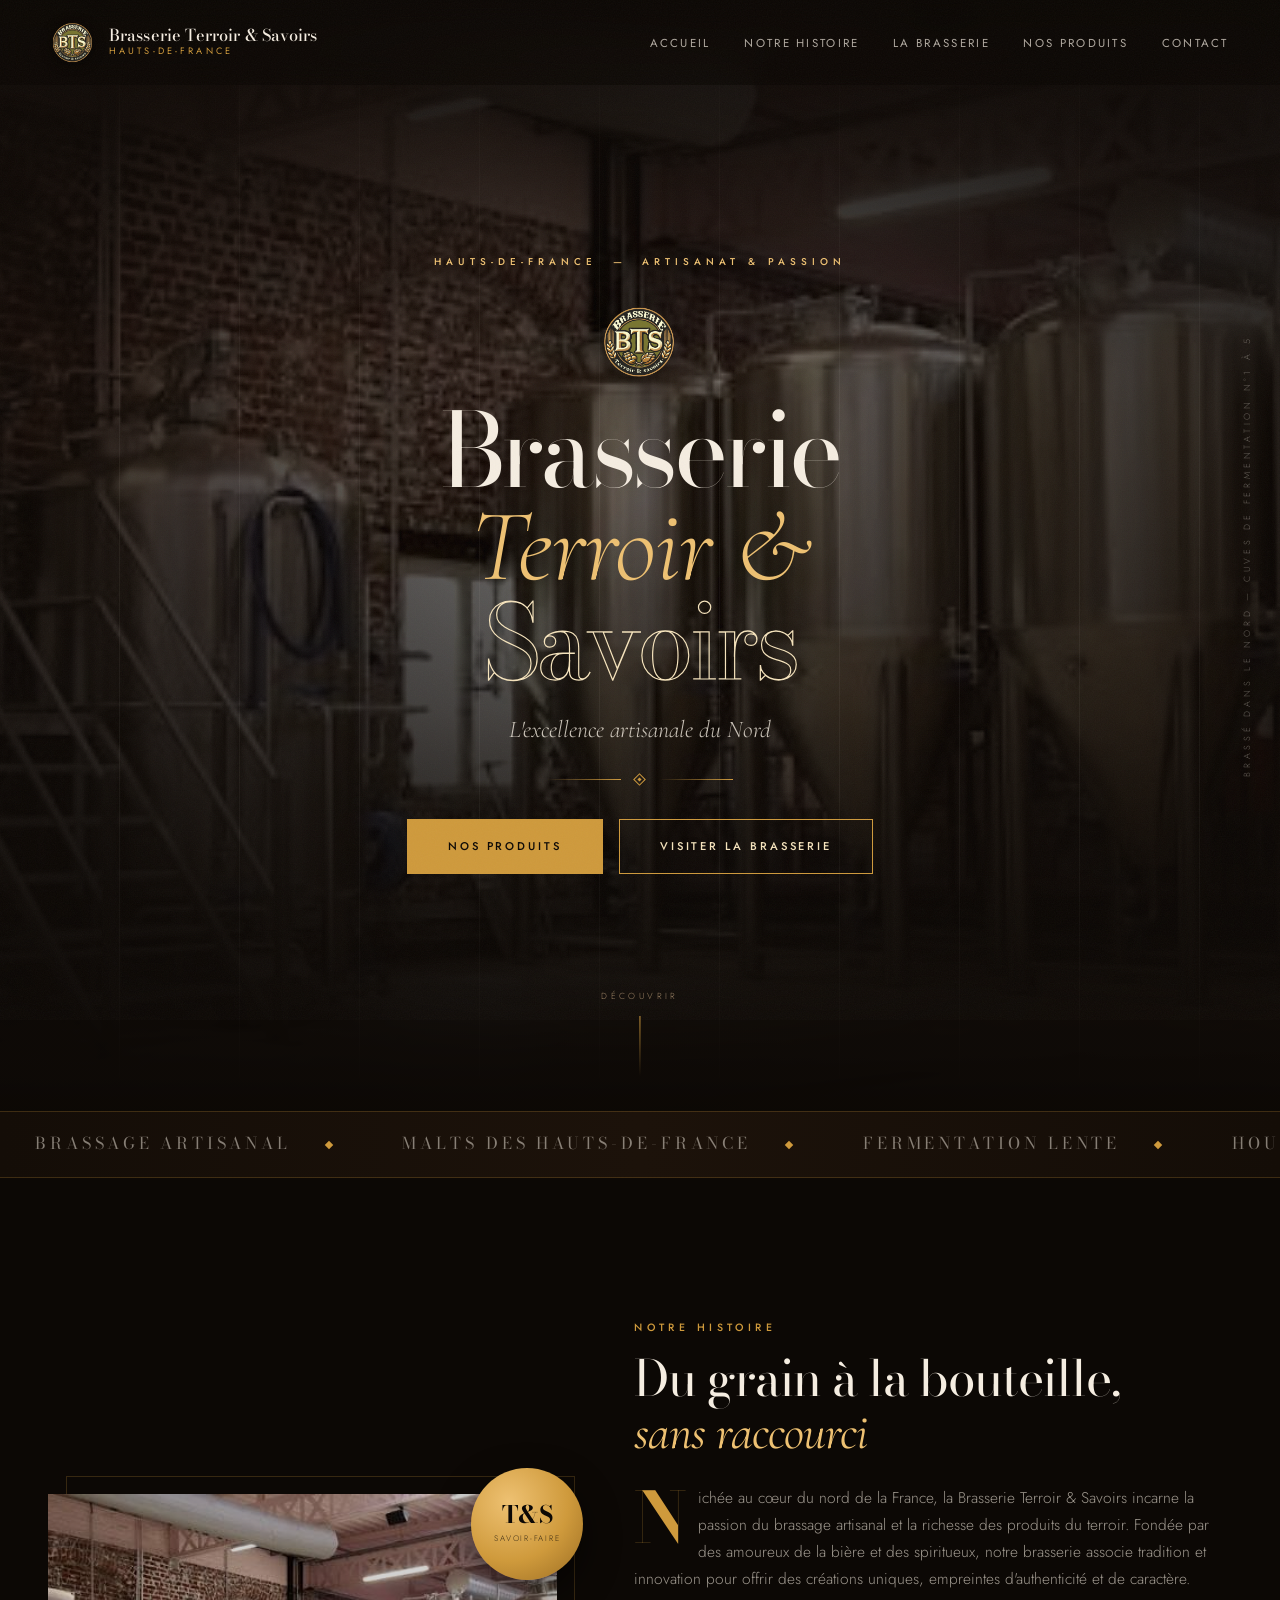
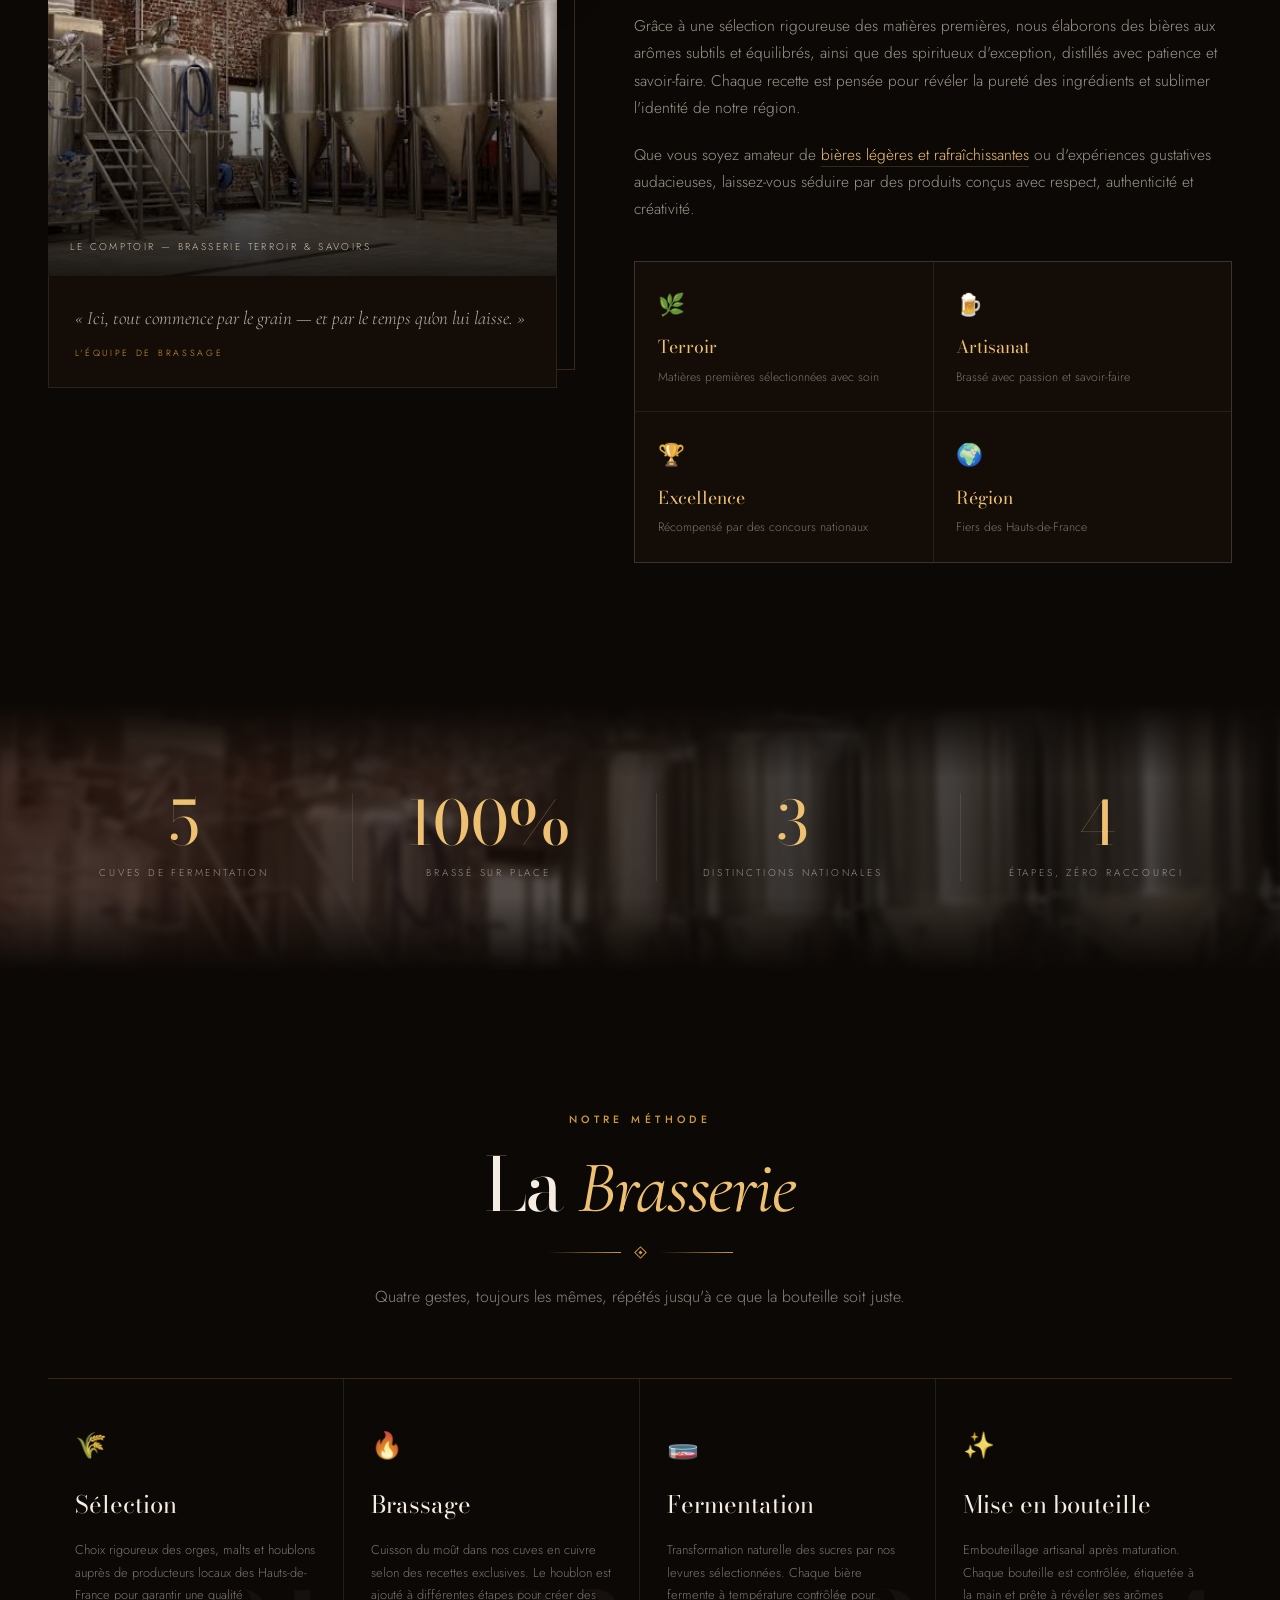
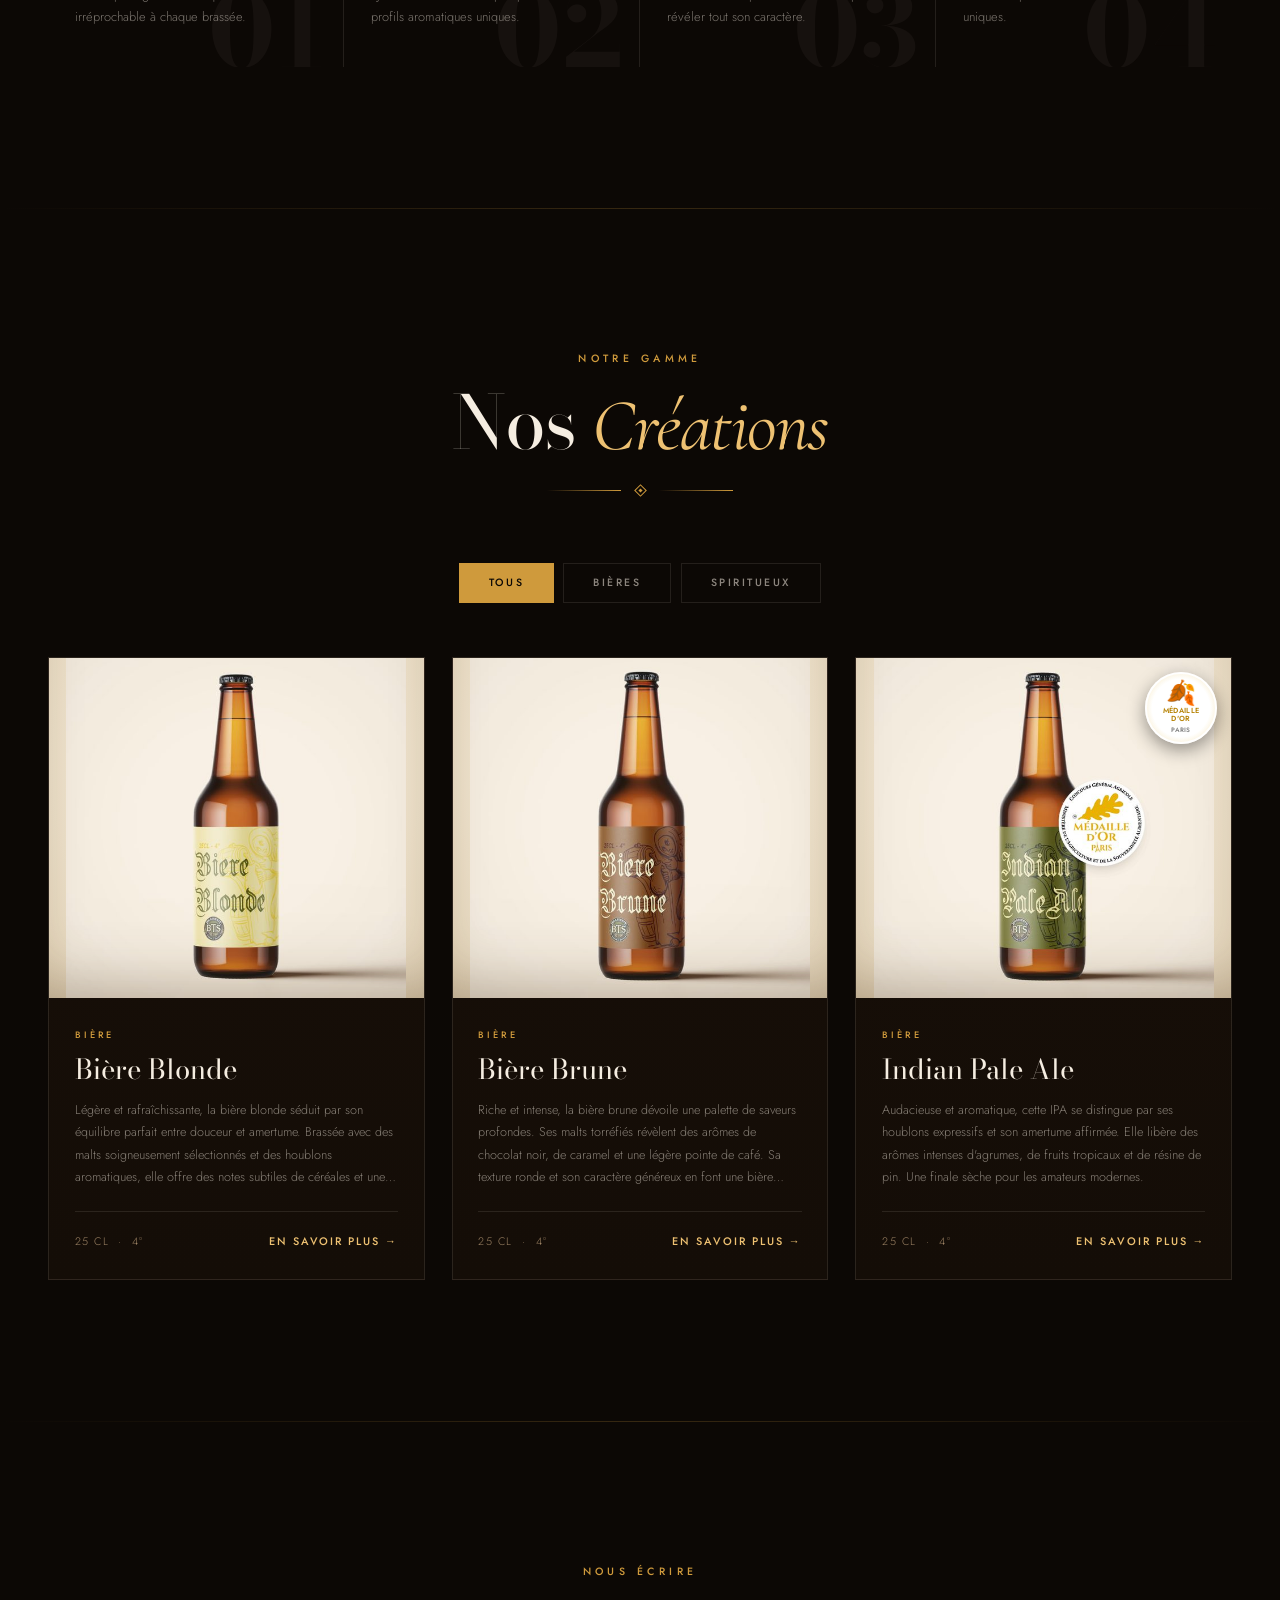
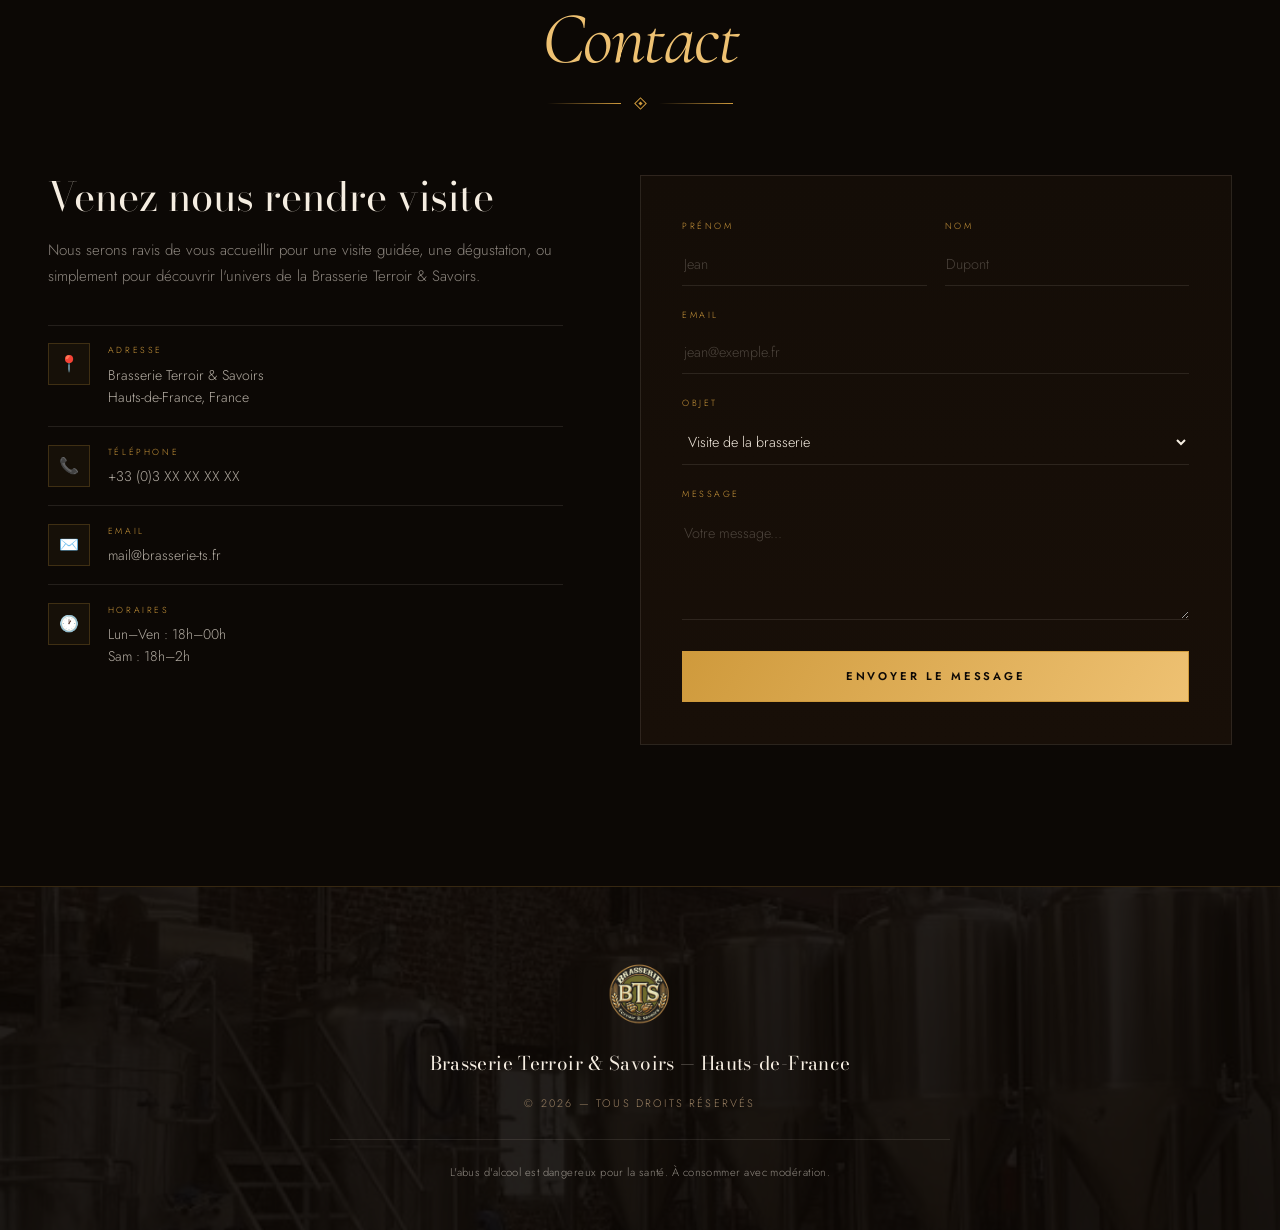
==== commit 54b3b089: "Ajustements de la refonte après relecture du rendu - photo de la section Histoire recadrée en 4/3 : " ====
--- a/brasserie.html
+++ b/brasserie.html
@@ -122,7 +122,7 @@
   transition:background .4s,border-color .4s,padding .4s;
 }
 #navbar.stuck{background:rgba(12,8,5,.94);border-bottom-color:var(--line);padding-top:.85rem;padding-bottom:.85rem}
-.nav-brand{display:flex;align-items:center;gap:.85rem}
+.nav-brand{position:relative;z-index:2;display:flex;align-items:center;gap:.85rem}
 .nav-logo{
   width:44px;height:44px;flex:none;
   background:var(--logo) center/contain no-repeat;
@@ -493,7 +493,7 @@
 .f-logo{width:66px;height:66px;margin:0 auto 1.3rem;background:var(--logo) center/contain no-repeat;opacity:.92}
 .f-name{font-family:var(--ff-display);font-size:1.18rem;color:var(--cream);letter-spacing:.02em}
 .f-copy{font-size:.68rem;letter-spacing:.2em;text-transform:uppercase;color:var(--muted);margin-top:.9rem}
-.f-leg{font-size:.66rem;color:rgba(245,237,225,.34);margin-top:1.6rem;padding-top:1.4rem;border-top:1px solid var(--line-s);max-width:620px;margin-left:auto;margin-right:auto;letter-spacing:.04em}
+.f-leg{font-size:.7rem;color:rgba(245,237,225,.56);margin-top:1.6rem;padding-top:1.4rem;border-top:1px solid var(--line-s);max-width:620px;margin-left:auto;margin-right:auto;letter-spacing:.04em}
 
 /* ============================ RESPONSIVE ================== */
 @media(max-width:1024px){
@@ -526,7 +526,7 @@
   .proc-rail{grid-template-columns:1fr}
   .proc{border-right:0;border-bottom:1px solid var(--line-s)}
   .f-row{grid-template-columns:1fr}
-  .hist-badge{width:88px;height:88px;top:-18px;right:-10px}
+  .hist-badge{width:84px;height:84px;top:-16px;right:6px}
   .nbt1{font-size:.86rem}
   .nav-logo{width:38px;height:38px}
   .hero-logo{width:64px;height:64px}
